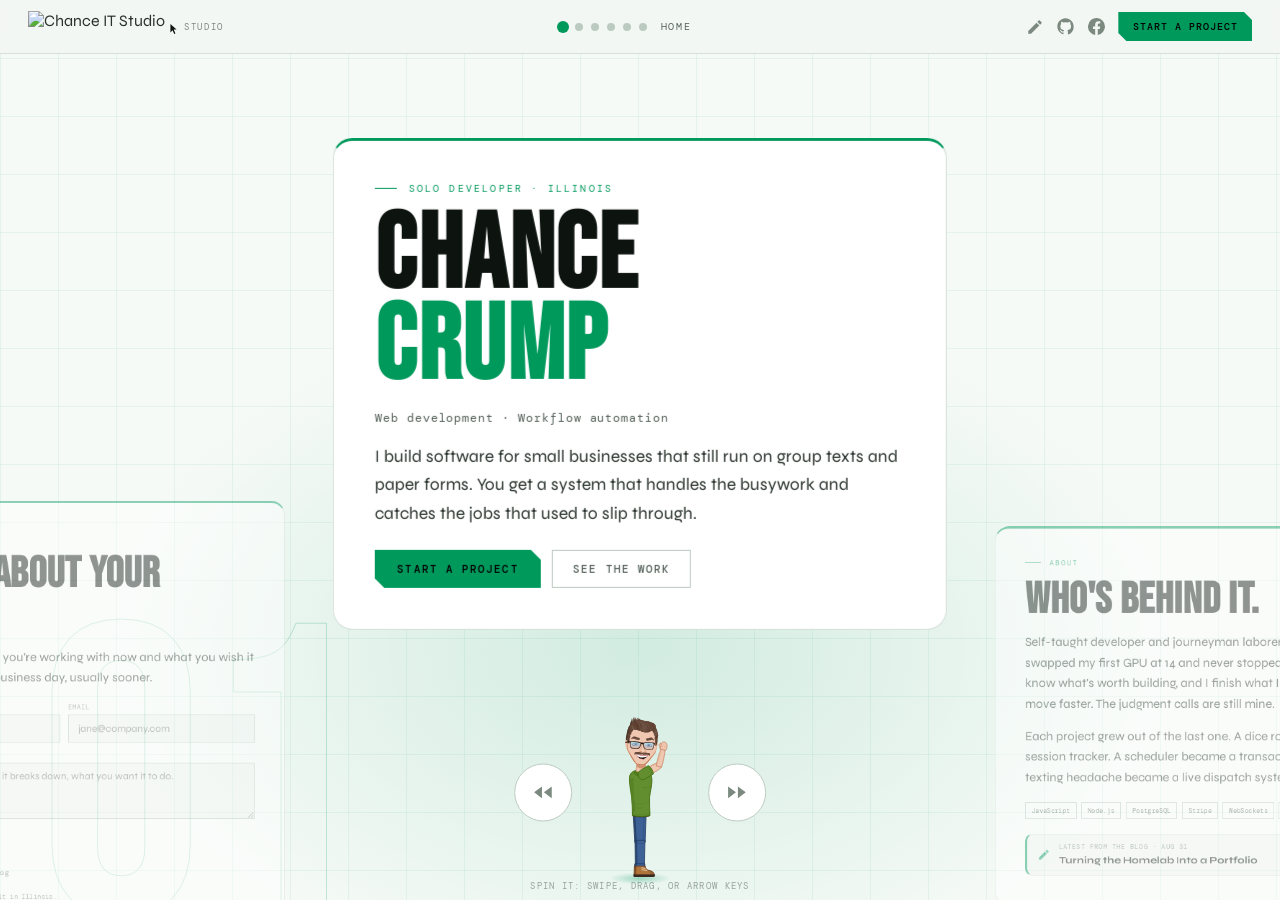
==== index.html @ 7d6e76c7 "Point SEO at chancecrump.dev and retitle as a personal portfolio Title, description, OG/Twitter, can" ====
<!DOCTYPE html>
<html lang="en">
<head>
<meta charset="UTF-8">
<meta name="viewport" content="width=device-width, initial-scale=1.0, viewport-fit=cover">
<title>Chance Crump | Solutions Engineer and Developer</title>
<meta name="description" content="I scope the problem, demo the fix, and ship it. Web apps in production for three small businesses near St. Louis.">
<meta name="author" content="Chance Crump">
<meta name="robots" content="index, follow">
<link rel="canonical" href="https://chancecrump.dev/">

<!-- Open Graph -->
<meta property="og:type" content="website">
<meta property="og:url" content="https://chancecrump.dev/">
<meta property="og:title" content="Chance Crump | Solutions Engineer and Developer">
<meta property="og:description" content="I scope the problem, demo the fix, and ship it. Web apps in production for three small businesses near St. Louis.">
<meta property="og:image" content="https://chancecrump.dev/img/og-portfolio.png">
<meta property="og:image:type" content="image/png">
<meta property="og:image:width" content="1200">
<meta property="og:image:height" content="630">
<meta property="og:image:alt" content="Chance Crump, Solutions Engineer and Developer">
<meta property="og:site_name" content="Chance Crump">
<meta property="og:locale" content="en_US">

<!-- Twitter -->
<meta name="twitter:card" content="summary_large_image">
<meta name="twitter:title" content="Chance Crump | Solutions Engineer and Developer">
<meta name="twitter:description" content="I scope the problem, demo the fix, and ship it. Web apps in production for three small businesses near St. Louis.">
<meta name="twitter:image" content="https://chancecrump.dev/img/og-portfolio.png">
<meta name="twitter:image:alt" content="Chance Crump, Solutions Engineer and Developer">

<!-- Schema.org -->
<script type="application/ld+json">
{
  "@context": "https://schema.org",
  "@type": "Person",
  "name": "Chance Crump",
  "url": "https://chancecrump.dev/",
  "jobTitle": "Solutions Engineer and Developer",
  "worksFor": { "@type": "Organization", "name": "Chance IT Studio LLC", "url": "https://chanceitstudio.com/" },
  "address": { "@type": "PostalAddress", "addressRegion": "IL", "addressCountry": "US" },
  "sameAs": [
    "https://github.com/CjCrump",
    "https://www.linkedin.com/in/chance-crump"
  ]
}
</script>

<link rel="icon" type="image/png" sizes="32x32" href="img/favicon-32.png">
<link rel="icon" type="image/png" sizes="512x512" href="img/favicon.png">
<link rel="apple-touch-icon" sizes="180x180" href="img/apple-touch-icon.png">
<link rel="manifest" href="site.webmanifest">
<meta name="theme-color" content="#060a08">
<link rel="preconnect" href="https://fonts.googleapis.com">
<link rel="preconnect" href="https://fonts.gstatic.com" crossorigin>
<link href="https://fonts.googleapis.com/css2?family=DM+Mono:wght@300;400;500&family=Bebas+Neue&family=Syne:wght@400;500;700;800&display=swap" rel="stylesheet">
<link rel="stylesheet" href="styles.css">
</head>
<body>

<svg width="0" height="0" style="position:absolute" aria-hidden="true">
  <symbol id="i-pen" viewBox="0 0 24 24"><path d="M3 17.25V21h3.75L17.8 9.94l-3.75-3.75L3 17.25zm17.7-10.2a1 1 0 0 0 0-1.41l-2.34-2.34a1 1 0 0 0-1.41 0l-1.83 1.83 3.75 3.75 1.83-1.83z"/></symbol>
</svg>

<!-- BACKGROUND: one slide per section, slides with the wheel.
     To add a photo, give the slide data-bg="img/bg/<name>.webp" (landscape, ~1920px wide). -->
<div class="bg" id="bg" aria-hidden="true">
  <div class="bg-slide" style="--tone:var(--tone0)"><div class="bg-img"></div><span class="bg-num">01</span></div>
  <div class="bg-slide" style="--tone:var(--tone1)"><div class="bg-img"></div><span class="bg-num">02</span></div>
  <div class="bg-slide" style="--tone:var(--tone2)"><div class="bg-img"></div><span class="bg-num">03</span></div>
  <div class="bg-slide" style="--tone:var(--tone3)"><div class="bg-img"></div><span class="bg-num">04</span></div>
  <div class="bg-slide" style="--tone:var(--tone4)"><div class="bg-img"></div><span class="bg-num">05</span></div>
  <div class="bg-slide" style="--tone:var(--tone5)"><div class="bg-img"></div><span class="bg-num">06</span></div>
  <div class="grain"></div>
</div>

<!-- ============================ HEADER ============================ -->
<header>
  <a href="#hero" class="logo" data-go="0" aria-label="Chance IT Studio home">
    <picture>
      <source srcset="img/CIT-white-bg.png" media="(prefers-color-scheme: light)">
      <img src="img/CIT-black-bg.png" alt="Chance IT Studio">
    </picture>
    <svg class="cursor" width="7" height="10" viewBox="0 0 16 26" fill="none" xmlns="http://www.w3.org/2000/svg">
      <polygon points="0,0 0,22 5.5,16 10,26 13,24.5 8.5,14.5 16,14.5" fill="var(--white)"/>
    </svg>
    <small>Studio</small>
  </a>

  <nav class="nav" aria-label="Section navigation">
    <div class="nav-dots" id="navDots"></div>
    <span class="nav-label" id="navLabel">Home</span>
  </nav>

  <div class="h-right">
    <a class="soc" href="/blog/" aria-label="Blog" title="Blog"><svg><use href="#i-pen"/></svg></a>
    <a class="soc" href="https://github.com/CjCrump" target="_blank" rel="noopener" aria-label="GitHub">
      <svg viewBox="0 0 24 24"><path d="M12 .5C5.7.5.5 5.7.5 12c0 5.1 3.3 9.4 7.9 10.9.6.1.8-.2.8-.5v-2c-3.2.7-3.9-1.4-3.9-1.4-.5-1.3-1.3-1.7-1.3-1.7-1-.7.1-.7.1-.7 1.2.1 1.8 1.2 1.8 1.2 1 1.8 2.7 1.3 3.4 1 .1-.7.4-1.3.7-1.6-2.6-.3-5.3-1.3-5.3-5.8 0-1.3.5-2.3 1.2-3.1-.1-.3-.5-1.5.1-3.1 0 0 1-.3 3.3 1.2a11.5 11.5 0 0 1 6 0c2.3-1.5 3.3-1.2 3.3-1.2.6 1.6.2 2.8.1 3.1.8.8 1.2 1.8 1.2 3.1 0 4.5-2.7 5.5-5.3 5.8.4.4.8 1.1.8 2.2v3.3c0 .3.2.6.8.5A11.5 11.5 0 0 0 23.5 12C23.5 5.7 18.3.5 12 .5z"/></svg>
    </a>
    <a class="soc" href="https://www.facebook.com/ChanceITstudio/" target="_blank" rel="noopener" aria-label="Facebook">
      <svg viewBox="0 0 24 24"><path d="M24 12a12 12 0 1 0-13.9 11.9v-8.4H7v-3.5h3.1V9.4c0-3 1.8-4.7 4.5-4.7 1.3 0 2.7.2 2.7.2v3h-1.5c-1.5 0-2 .9-2 1.9v2.2h3.4l-.5 3.5h-2.9v8.4A12 12 0 0 0 24 12z"/></svg>
    </a>
    <a class="h-cta" href="#contact" data-go="5">Start a project</a>
  </div>
</header>

<!-- ============================ STAGE / WHEEL ============================ -->
<main class="stage" id="stage" tabindex="0" role="application"
      aria-label="Chance IT Studio. Spin the wheel to move between sections. Swipe, drag, use the arrow keys or the dots up top, or hold the rewind and fast-forward buttons.">

  <div class="tiles" id="tiles">

    <!-- 0 · HERO -->
    <section class="tile" id="hero" aria-label="Home">
      <span class="eyebrow">Solo developer · Illinois</span>
      <h1 class="hero-name">CHANCE<br><span class="g">CRUMP</span></h1>
      <p class="role">Web development · Workflow automation</p>
      <p class="lead">I build software for small businesses that still run on group texts and paper forms. You get a system that handles the busywork and catches the jobs that used to slip through.</p>
      <div class="cta-row">
        <a class="btn btn-fill" href="#contact" data-go="5">Start a project</a>
        <a class="btn btn-line" href="#work" data-go="2">See the work</a>
      </div>
    </section>

    <!-- 1 · ABOUT -->
    <section class="tile" id="about" aria-label="About">
      <span class="eyebrow">About</span>
      <h2 class="sh">Who's behind it.</h2>
      <p class="lead">Self-taught developer and journeyman laborer out of Illinois. I swapped my first GPU at 14 and never stopped taking things apart. I know what's worth building, and I finish what I start. AI tools help me move faster. The judgment calls are still mine.</p>
      <p class="lead">Each project grew out of the last one. A dice roller turned into a session tracker. A scheduler became a transaction platform, and a texting headache became a live dispatch system.</p>
      <div class="chips">
        <span>JavaScript</span><span>Node.js</span><span>PostgreSQL</span><span>Stripe</span><span>WebSockets</span><span>PWA</span><span>Cloudflare</span>
      </div>
      <a class="latest" id="latest" href="/blog/posts/turning-the-homelab-into-a-portfolio.html">
        <svg class="latest-ic" aria-hidden="true"><use href="#i-pen"/></svg>
        <span class="latest-body">
          <span class="latest-k">Latest from the blog · <span id="latestDate">Aug 31</span></span>
          <span class="latest-t" id="latestTitle">Turning the Homelab Into a Portfolio</span>
        </span>
        <span class="latest-arrow" aria-hidden="true">→</span>
      </a>
    </section>

    <!-- 2 · WORK -->
    <section class="tile" id="work" aria-label="Work">
      <span class="eyebrow">Selected work</span>
      <h2 class="sh">Built &amp; shipped.</h2>
      <div class="proj-grid">
        <a class="proj" href="https://tcmvp.com" target="_blank" rel="noopener">
          <div class="proj-top"><span class="proj-name">TCMVP</span><span class="proj-arrow">↗</span></div>
          <p class="proj-desc">SaaS for real estate transaction coordinators. It tracks deadlines and reads contracts so nobody has to.</p>
          <div class="proj-stack"><span>Node.js</span><span>PostgreSQL</span><span>Stripe</span></div>
        </a>
        <a class="proj" href="https://smokesignaldispatch.com/landing" target="_blank" rel="noopener">
          <div class="proj-top"><span class="proj-name">SmokeSignal</span><span class="proj-arrow">↗</span></div>
          <p class="proj-desc">Real-time crew dispatch that replaces the group text. Running now with its first client.</p>
          <div class="proj-stack"><span>WebSockets</span><span>Twilio</span></div>
        </a>
        <a class="proj" href="https://gloveson.chanceitstudio.com" target="_blank" rel="noopener">
          <div class="proj-top"><span class="proj-name">GlovesOn</span><span class="proj-arrow">↗</span></div>
          <p class="proj-desc">Offline jobsite app with a materials calculator and an overtime-aware time log. Big buttons for gloved hands. No account needed.</p>
          <div class="proj-stack"><span>PWA</span><span>Vanilla JS</span></div>
        </a>
        <a class="proj" href="https://ttdice.chanceitstudio.com" target="_blank" rel="noopener">
          <div class="proj-top"><span class="proj-name">TTDice</span><span class="proj-arrow">↗</span></div>
          <p class="proj-desc">A fast, provably fair dice roller for tabletop games. It saves your presets and keeps stats across a session.</p>
          <div class="proj-stack"><span>Vanilla JS</span><span>Supabase</span></div>
        </a>
      </div>
    </section>

    <!-- 3 · SERVICES -->
    <section class="tile" id="services" aria-label="Services">
      <span class="eyebrow">Services</span>
      <h2 class="sh">What I build.</h2>
      <div class="svc-grid">
        <div class="svc"><span class="n">01</span><div><div class="nm">Custom web apps</div><div class="ds">Auth, billing, dashboards, real business logic.</div></div></div>
        <div class="svc"><span class="n">02</span><div><div class="nm">Sites &amp; landing pages</div><div class="ds">Fast, hand-coded, yours to own.</div></div></div>
        <div class="svc"><span class="n">03</span><div><div class="nm">Maintenance &amp; hosting</div><div class="ds">I keep it online and up to date.</div></div></div>
        <div class="svc"><span class="n">04</span><div><div class="nm">Workflow automation</div><div class="ds">Find the step that slows your team down and automate it.</div></div></div>
        <div class="svc"><span class="n">05</span><div><div class="nm">Custom system builds</div><div class="ds">Desktops and servers on Windows, Linux or Raspberry Pi.</div></div></div>
        <div class="svc"><span class="n">06</span><div><div class="nm">Performance &amp; audits</div><div class="ds">A plain-English report on what's slow and why. No upsell.</div></div></div>
      </div>
    </section>

    <!-- 4 · PROCESS -->
    <section class="tile" id="process" aria-label="Process">
      <span class="eyebrow">How it works</span>
      <h2 class="sh">The process.</h2>
      <div class="steps">
        <div class="step"><span class="n">01</span><div><div class="nm">Discovery call (free)</div><div class="ds">Walk me through how things run now. I'll find the real problem and let you know if it's worth building.</div></div></div>
        <div class="step"><span class="n">02</span><div><div class="nm">Scoped proposal (flat rate)</div><div class="ds">A written scope and a fixed price. We both sign off before I start.</div></div></div>
        <div class="step"><span class="n">03</span><div><div class="nm">Build &amp; review</div><div class="ds">You get working software to click through at every stage, not mockups.</div></div></div>
        <div class="step"><span class="n">04</span><div><div class="nm">Deploy &amp; stick around</div><div class="ds">I deploy it, walk you through it, and stay reachable.</div></div></div>
      </div>
    </section>

    <!-- 5 · CONTACT -->
    <section class="tile" id="contact" aria-label="Contact">
      <span class="eyebrow">Get in touch</span>
      <h2 class="sh">Tell me about your project.</h2>
      <p class="lead">Walk me through what you're working with now and what you wish it did. I reply within one business day, usually sooner.</p>
      <form class="cform" id="cform" novalidate>
        <input type="hidden" name="access_key" value="75aa6456-ed71-45be-a4ba-6037b67505bd">
        <input type="hidden" name="subject" value="New lead: Chance IT Studio">
        <input type="hidden" name="from_name" value="Chance IT Studio Contact Form">
        <input type="hidden" name="redirect" value="false">
        <input type="checkbox" name="botcheck" class="honeypot" tabindex="-1" autocomplete="off">
        <div class="frow">
          <div class="field"><label for="f-name">Name</label>
            <input type="text" id="f-name" name="name" placeholder="Jane Smith" autocomplete="name" maxlength="100" required></div>
          <div class="field"><label for="f-email">Email</label>
            <input type="email" id="f-email" name="email" placeholder="jane@company.com" autocomplete="email" maxlength="200" required></div>
        </div>
        <div class="field"><label for="f-msg">Your project</label>
          <textarea id="f-msg" name="message" placeholder="How it works today, where it breaks down, what you want it to do." maxlength="3000" required></textarea></div>
        <div class="form-foot">
          <button type="submit" class="btn btn-fill" id="fsubmit">Send it →</button>
          <span id="fstatus"></span>
        </div>
      </form>
      <div class="contact-links">
        <a class="clink" href="https://github.com/CjCrump" target="_blank" rel="noopener">GitHub</a>
        <a class="clink" href="https://www.facebook.com/ChanceITstudio/" target="_blank" rel="noopener">Facebook</a>
        <a class="clink" href="/blog/">Blog</a>
      </div>
      <div class="copy">© 2026 Chance IT Studio LLC. Built in Illinois.</div>
    </section>

  </div>

  <!-- avatar + rewind / fast-forward (centered at the bottom of the wheel) -->
  <div class="deck" id="deck">
    <button class="ctrl" id="rw" aria-label="Previous section (hold to spin)">
      <svg viewBox="0 0 24 24"><path d="M11 6v12l-8-6zM21 6v12l-8-6z"/></svg>
    </button>

    <!-- AVATAR: head from img/AvatarMaker.svg (created on AvatarMaker.com) on a side-on jointed body.
         script.js turns the face three-quarters toward the camera and drives running, waving, blinking and facing. -->
    <div class="runner" id="runner" aria-hidden="true">
      <svg viewBox="60 20 280 860">
        <defs id="SvgjsDefs12579"><linearGradient id="SvgjsLinearGradient12892" x1="80.0429" y1="88.1094" x2="80.0429" y2="107.7139" gradientUnits="userSpaceOnUse" class="svga-on-canvas-glasses-gradient-single-0-null"><stop id="SvgjsStop12893" stop-opacity="1" stop-color="#bfeaf2" offset="0" ></stop><stop id="SvgjsStop12894" stop-opacity="0.649" stop-color="#a1cae3" offset="0.351" ></stop><stop id="SvgjsStop12895" stop-opacity="0" stop-color="#6086c4" offset="1" ></stop></linearGradient><linearGradient id="SvgjsLinearGradient12897" x1="-19.9571" y1="88.1094" x2="-19.9571" y2="107.7139" gradientTransform="matrix(-1 0 0 1 100 0)" gradientUnits="userSpaceOnUse" class="svga-on-canvas-glasses-gradient-single-1-null"><stop id="SvgjsStop12898" stop-opacity="1" stop-color="#bfeaf2" offset="0" ></stop><stop id="SvgjsStop12899" stop-opacity="0.649" stop-color="#a1cae3" offset="0.351" ></stop><stop id="SvgjsStop12900" stop-opacity="0" stop-color="#6086c4" offset="1" ></stop></linearGradient></defs>
        <g id="av-body">
        <g transform="translate(-50 4)"><g id="av-armB">
        <path d="M214 400 C209 428 210 450 214 465 C222 472 236 472 243 465 C249 446 249 424 245 400Z" fill="#e2b49c" stroke="#b8714c" stroke-width="3"/>
        <path d="M242 420 C245 436 244 450 240 460" fill="none" stroke="#cf9a80" stroke-width="2.5" stroke-linecap="round"/>
        <g id="av-foreB">
        <path d="M215 456 C212 488 215 520 219 548 L239 548 C243 520 245 488 242 456Z" fill="#e2b49c" stroke="#b8714c" stroke-width="3"/>
        <path d="M238 470 C240 492 238 514 235 530" fill="none" stroke="#cf9a80" stroke-width="2.2" stroke-linecap="round"/>
        <path d="M215 543 C209 563 215 581 229 583 C245 583 249 569 245 543Z" fill="#e2b49c" stroke="#b8714c" stroke-width="3"/>
        <path d="M243 551 C255 553 257 567 248 573 C244 569 243 561 243 555Z" fill="#e2b49c" stroke="#b8714c" stroke-width="3" stroke-linejoin="round"/>
        <path d="M219 560 C225 562 233 562 238 560" fill="none" stroke="#cf9a80" stroke-width="2" stroke-linecap="round"/>
        </g>
        <path d="M206 372 C204 352 215 343 230 343 C246 345 256 355 255 372 L255 414 C241 422 218 422 206 414Z" fill="#557f24" stroke="#3a620c" stroke-width="4" stroke-linejoin="round"/>
        <path d="M207 406 C220 413 242 413 255 406" fill="none" stroke="#3a620c" stroke-width="2.5" opacity=".6"/>
        </g></g>
        <g transform="translate(-22 0)"><g id="av-legB">
        <path d="M187 545 L245 545 L240 698 C229 706 206 706 196 698Z" fill="#30507e" stroke="#1f3558" stroke-width="4"/>
        <path d="M234 560 L229 690" fill="none" stroke="#284470" stroke-width="2.5" stroke-linecap="round"/>
        <g id="av-shinB">
        <path d="M197 688 L239 688 L236 818 L199 818Z" fill="#30507e" stroke="#1f3558" stroke-width="4"/>
        <path d="M202 700 C212 705 226 705 234 700" fill="none" stroke="#284470" stroke-width="2.5" stroke-linecap="round"/>
        <path d="M196 806 L238 806 L239 826 L195 826Z" fill="#30507e" stroke="#1f3558" stroke-width="4"/>
        <g id="av-footB">
        <path d="M194 818 L240 818 C242 832 250 838 262 840 C280 843 286 852 286 862 L192 862Z" fill="#8a5424" stroke="#5e3713" stroke-width="3.5"/>
        <path d="M256 840 C278 842 286 852 286 862 L264 862 C264 852 262 846 256 840Z" fill="#000" opacity=".12"/>
        <path d="M222 826 L240 831 M224 836 L248 840" stroke="#f1e3c2" stroke-width="3.5" stroke-linecap="round"/>
        <path d="M189 860 L289 860 C291 868 287 872 282 872 L192 872 C188 870 188 864 189 860Z" fill="#3b2a22"/>
        </g>
        </g>
        </g></g>
        <g transform="translate(-14 0)"><g id="av-legF">
        <path d="M187 545 L245 545 L240 698 C229 706 206 706 196 698Z" fill="#3d6197" stroke="#233c63" stroke-width="4"/>
        <path d="M234 560 L229 690" fill="none" stroke="#2c4a78" stroke-width="2.5" stroke-linecap="round"/>
        <g id="av-shinF">
        <path d="M197 688 L239 688 L236 818 L199 818Z" fill="#3d6197" stroke="#233c63" stroke-width="4"/>
        <path d="M202 700 C212 705 226 705 234 700" fill="none" stroke="#2c4a78" stroke-width="2.5" stroke-linecap="round"/>
        <path d="M196 806 L238 806 L239 826 L195 826Z" fill="#3d6197" stroke="#233c63" stroke-width="4"/>
        <g id="av-footF">
        <path d="M194 818 L240 818 C242 832 250 838 262 840 C280 843 286 852 286 862 L192 862Z" fill="#b0733a" stroke="#6f431c" stroke-width="3.5"/>
        <path d="M256 840 C278 842 286 852 286 862 L264 862 C264 852 262 846 256 840Z" fill="#000" opacity=".12"/>
        <path d="M222 826 L240 831 M224 836 L248 840" stroke="#f1e3c2" stroke-width="3.5" stroke-linecap="round"/>
        <path d="M189 860 L289 860 C291 868 287 872 282 872 L192 872 C188 870 188 864 189 860Z" fill="#3b2a22"/>
        </g>
        </g>
        </g></g>
        <path d="M165 546 C190 552 224 552 247 546 L247 566 C224 572 190 572 165 566Z" fill="#5b3a22" stroke="#3b2a22" stroke-width="3"/>
        <g id="av-torso">
        <path d="M178 336 C160 340 148 352 147 372 C146 400 152 430 158 470 C161 500 162 530 162 562 C190 568 224 568 250 562 C249 530 247 500 248 470 C252 440 260 410 260 384 C260 360 250 342 232 336Z" fill="#638e2f" stroke="#446f0f" stroke-width="4.5" stroke-linejoin="round"/>
        <path d="M150 380 C150 420 158 470 162 540 L176 542 C172 480 166 420 168 372Z" fill="#557f24" opacity=".8"/>
        <path d="M212 420 C228 426 244 424 256 414" fill="none" stroke="#557f24" stroke-width="3" stroke-linecap="round"/>
        <path d="M170 500 C188 506 206 506 222 500 M176 522 C192 526 206 526 216 522" fill="none" stroke="#557f24" stroke-width="2.5" stroke-linecap="round" opacity=".8"/>
        <path d="M162 552 C190 558 224 558 250 552" fill="none" stroke="#446f0f" stroke-width="2.5" opacity=".5"/>
        </g>
        <g id="av-head"><g transform="translate(200 300) scale(.88) translate(-200 -300)">
        <path d="M180 282 L228 282 L231 344 C214 352 194 352 178 344Z" fill="#f0c7b1" stroke="#c27b55" stroke-width="3"/>
        <path d="M180 292 C194 312 214 312 228 292 L229 318 C212 330 196 330 179 318Z" fill="#d19271"/>
        <g transform="scale(2)"><g id="svga-group-hair-back-move" transform="matrix(1,0,0,1,0,0)"><g id="svga-group-hair-back"></g></g><g id="svga-group-head" transform="matrix(1,0,0,1,0,0)"><use id="av-hairback" href="#svga-group-hair-front" style="filter:brightness(.78)"/><g id="svga-group-ears-left-move" transform="matrix(1,0,0,1,0,0)"><g id="svga-group-ears-left"><path d="M58.8 91.7s-2.6-4.9-5.3-5.7-4.4.7-3.9 6.6 5.2 23.2 10.6 22.2c5.4-1.1.9-19.6-1.4-23.1z" fill="#f0c7b1" stroke-width="none" opacity="1"></path><path d="M59.8 93.6c.3.7.6 1.5.8 2.2.5 1.5 1 3.1 1.4 4.8.4 1.6.7 3.4.9 5.2.1.9.2 1.8.2 2.7 0 .9 0 1.8-.1 2.8-.1.9-.3 1.8-.7 2.5-.3.7-.8 1.2-1.2 1.5-.9.5-1.9.4-2.8-.1-.9-.5-1.8-1.5-2.6-2.7s-1.4-2.5-2-4c-.6-1.4-1.1-3-1.6-4.5s-1-3.1-1.4-4.7-.8-3.3-1.1-5-.5-3.6-.3-5.4c.1-.9.3-1.8.7-2.4s.8-1 1.3-1.2.9-.2 1.4-.1.9.3 1.4.6c.9.6 1.7 1.5 2.5 2.5s1.5 2.2 2.2 3.4c.4.5.7 1.2 1 1.9zm-3.2-5c-.8-.9-1.6-1.6-2.5-1.9-.8-.3-1.7-.4-2.5-.1-.4.2-.7.4-1 .9s-.5 1.1-.6 1.8c-.2 1.4-.2 3.2.1 4.8.2 1.7.5 3.3.9 5 .8 3.2 1.8 6.3 3.1 8.9.6 1.3 1.3 2.5 2 3.5s1.5 1.8 2.3 2.2c.4.2.8.3 1.2.3s.8-.1 1.2-.4c.3-.2.7-.6.9-1.1s.4-1.2.5-1.9c.2-1.4.1-3.1 0-4.8-.1-1.7-.4-3.3-.7-5s-.7-3.3-1.1-4.9c-.4-1.6-1-3.1-1.7-4.3-.6-1-1.3-2.1-2.1-3z" fill="#e1ac8f" stroke-width="none" opacity="1"></path><path d="M52.4 89.6c2.3 1.5 4.4 5.7 5.4 9.9v.1c0 .3-.2.4-.2.1-.4-1.2-.9-1.2-1.5 0-.1.8-.1 1.5.1 2.3.2.7.4 1.4.7 2 .5 1.2 1.2 2.1 1.8 3.1.2.3 0 .7-.2.6-1.4-1.1-3.4-4.7-3-7.8.2-1.5 1-2.3 1.6-1.7-.8-2.1-1.7-4-2.8-5.5-.6-.8-2-2.7-2.7-2.4-1.3.6-.6 4.8-.5 6.6 0 .3-.2.4-.3.1-.7-3.3-.8-9 1.6-7.4z" fill="#d19271" stroke-width="none" opacity="1"></path><path d="M58 108.6c-2.4-.9-4.2-4.8-5.2-9-.6-2.6-1.8-8.6.5-8.5.2 0 .3.5.1.6-2.2 1.1.2 9.2.9 11.1 1 2.6 2.2 4.4 3.8 5.4.1.1 0 .5-.1.4z" fill="#d19271" stroke-width="none" opacity="1"></path></g></g><g id="svga-group-ears-right-move" transform="matrix(1,0,0,1,0,0)"><g id="svga-group-ears-right"><path d="M141.2 91.7s2.6-4.9 5.3-5.7 4.4.7 3.9 6.6-5.2 23.2-10.6 22.2c-5.4-1.1-.9-19.6 1.4-23.1z" fill="#f0c7b1" stroke-width="none" opacity="1"></path><path d="M141.1 91.7c.7-1.2 1.4-2.4 2.2-3.4s1.6-1.9 2.5-2.5c.5-.3.9-.5 1.4-.6s.9-.1 1.4.1.9.5 1.3 1.2c.4.6.6 1.5.7 2.4.2 1.8 0 3.7-.3 5.4-.3 1.7-.7 3.4-1.1 5-.4 1.6-.9 3.2-1.4 4.7s-1 3.1-1.6 4.5-1.3 2.8-2 4c-.8 1.2-1.6 2.2-2.6 2.7-.9.5-1.9.7-2.8.1-.5-.3-.9-.8-1.2-1.5s-.5-1.6-.7-2.5c-.1-.9-.1-1.8-.1-2.8 0-.9.1-1.8.2-2.7.2-1.8.5-3.5.9-5.2s.9-3.2 1.4-4.8c.3-.8.5-1.5.8-2.2.4-.7.7-1.4 1-1.9zm.1.1c-.7 1.2-1.2 2.7-1.7 4.3-.4 1.6-.8 3.2-1.1 4.9-.3 1.7-.5 3.3-.7 5-.1 1.6-.2 3.3 0 4.8.1.7.3 1.4.5 1.9s.6.9.9 1.1c.3.3.8.3 1.2.4.4 0 .8-.1 1.2-.3.8-.4 1.6-1.2 2.3-2.2s1.4-2.2 2-3.5c1.3-2.6 2.3-5.7 3.1-8.9.4-1.6.7-3.3.9-5 .2-1.6.3-3.4.1-4.8-.1-.7-.3-1.3-.6-1.8-.3-.4-.6-.7-1-.9-.8-.3-1.7-.2-2.5.1-.8.4-1.7 1-2.5 1.9-.7.7-1.4 1.8-2.1 3z" fill="#e1ac8f" stroke-width="none" opacity="1"></path><path d="M147.6 89.6c-2.3 1.5-4.4 5.7-5.4 9.9v.1c0 .3.2.4.2.1.4-1.2.9-1.2 1.5 0 .1.8.1 1.5-.1 2.3-.2.7-.4 1.4-.7 2-.5 1.2-1.2 2.1-1.8 3.1-.2.3 0 .7.2.6 1.4-1.1 3.4-4.7 3-7.8-.2-1.5-1-2.3-1.6-1.7.8-2.1 1.7-4 2.8-5.5.6-.8 2-2.7 2.7-2.4 1.3.6.6 4.8.5 6.6 0 .3.2.4.3.1.7-3.3.8-9-1.6-7.4z" fill="#d19271" stroke-width="none" opacity="1"></path><path d="M142 108.6c2.4-.9 4.2-4.8 5.2-9 .6-2.5 1.8-8.5-.5-8.5-.2 0-.3.5-.1.6 2.2 1.1-.2 9.2-.9 11.1-1 2.6-2.2 4.4-3.8 5.4-.1.1 0 .5.1.4z" fill="#d19271" stroke-width="none" opacity="1"></path></g></g><g id="svga-group-faceshape-wrap"><g id="svga-group-faceshape-single"><path d="M143.2 82v-.3c-1.3-29.9-20.7-46.4-43.2-46.4S58.1 51.8 56.9 81.7v.3c.1 9.4-.6 25.5 2 31.6 1.3 3.1 13.8 23.8 23.4 34.2 5.5 6.1 8.4 6.5 17.7 6.5 9.3 0 12.2-.4 17.7-6.5 9.6-10.4 22.1-31.1 23.4-34.2 2.6-6.1 1.9-22.2 2.1-31.6z" fill="#f0c7b1" stroke-width="none" opacity="1"></path><path d="M117.7 147.8c9.6-10.4 22.1-31.1 23.4-34.2 2.6-6.1 1.9-22.2 2.1-31.6v-.3c-1.3-29.9-20.7-46.4-43.2-46.4S58.1 51.8 56.9 81.7v.3c.1 9.4-.6 25.5 2 31.6 1.3 3.1 13.8 23.8 23.4 34.2 5.5 6.1 8.4 6.5 17.7 6.5s12.2-.4 17.7-6.5zm-30.3 1.4c-1.2-.9-2.3-2-3.4-3.2-2.3-2.4-4.4-6-6.5-8.6-4.2-5.3-8.1-10.8-11.9-16.3-.9-1.4-1.9-2.8-2.8-4.2-.5-.7-.9-1.4-1.3-2.1l-.6-1c-.2-.3-.4-.6-.5-1-.6-1.3-.9-2.9-1.2-4.5s-.5-3.3-.7-4.9c-.6-6.7-.7-13.5-.8-20.3 0-6.7 1.1-13.4 3.6-19.7.1-.4.3-.8.4-1.2l.6-1.1 1.1-2.2c.3-.8.8-1.4 1.3-2.2l1.3-2.1 1.5-2c.5-.6 1-1.3 1.6-1.9 1.2-1.2 2.2-2.4 3.5-3.4.6-.5 1.3-1.1 1.9-1.6l2-1.4 1-.7c.3-.2.7-.4 1.1-.6l2.1-1.2c.7-.4 1.5-.6 2.2-1 .8-.3 1.5-.7 2.3-.9 1.6-.5 3.1-1 4.7-1.3 6.3-1.4 12.9-1.5 19.2-.1l2.4.5 2.3.7c1.6.4 3 1.1 4.5 1.7.8.3 1.4.8 2.1 1.1.7.4 1.5.7 2.1 1.2 1.3.9 2.8 1.7 4 2.8 5.1 4.1 9.3 9.5 12 15.6 2.7 6.1 4.1 12.9 4.4 19.6-.1 3.4-.1 6.8-.2 10.2-.1 3.4-.2 6.8-.6 10.2-.3 3.3-.8 6.8-1.8 9.8l-.5 1.1c-.2.3-.4.7-.6 1-.4.7-.9 1.4-1.3 2.1-.9 1.4-1.9 2.8-2.9 4.2-2 2.8-4 5.5-6 8.2-1 1.3-2 2.7-3.1 4-1 1.3-2.1 2.7-3.1 4-2.1 2.6-4.2 6.2-6.5 8.6-2.2 2.5-4.4 4.7-6.9 5.5-2.5.9-5.8.9-9.2.9-3.3 0-6.8.1-9.4-.6-1.1-.2-2.2-.8-3.4-1.7z" fill="#c27b55" stroke-width="none" opacity="1"></path></g></g><g id="svga-group-mouth-single-move" transform="matrix(1,0,0,1,0,0)"><g id="svga-group-mouth-single"><path d="M84.13 121.38s.02 2.5 1.11 4.36c0 0 4.32 4.53 9.9 8.4.19.14 8.24 1.16 10.36.41 0 0 8.36-5.19 10.19-9.12 0 0 .66-1.94.41-3.27 0 0-6.34 1.76-9.33 2.2-2.99.45-10.62 0-14.41-.57-3.8-.57-7.27-1.92-8.23-2.41z" fill="#000000" stroke-width="none" opacity="1" transform="translate(0 2)"></path><path d="M106.75 124.35c-2.99.45-10.62 0-14.41-.57-3.79-.57-7.26-1.92-8.22-2.41 0 0 .02 2.5 1.11 4.36l.19.19c1.51 1.07 3.66 2.31 6.2 2.99 5.05 1.36 15.17 1.9 22.14-1.92.58-.32 1.09-.63 1.57-.95.14-.21.25-.43.34-.64 0 0 .66-1.94.41-3.27.01.02-6.34 1.79-9.33 2.22z" fill="#ffffff" stroke-width="none" opacity="1" transform="translate(0 2)"></path><path d="M116.59 121.88c.16-.2 0-.49-.28-.48-1.71.52-2.76.73-4.08 1.09-1.18.32-9.11 1.01-11.89.99-9.17-.2-13.39-1.67-16.1-2.4-.22-.06-.44.18-.34.34-.21 1.26 1.06 4.43 1.06 4.45 2.41 3.32 6.15 6.2 9.6 8.45 2.45 1.59 9.23 1.33 10.89.76 2.36-.89 4.78-3.17 6.36-4.68 1.46-1.4 3.54-4 4.23-5.1.29-.44.46-.97.57-1.48.13-.52.3-1.38-.02-1.94zm-5.54 8.28c-2.42 2.24-5.67 3.61-5.82 3.62-1.9.17-3.8.26-5.72.19-1.36-.05-4.19-.4-4.31-.48-1.83-.93-3.63-2.15-5.26-3.53-1.59-1.34-3.52-2.92-4.56-4.42-.65-1.11-1.02-2.25-.86-3.72 4.7 2.47 10.68 3.54 15.92 3.58 2.85.02 5.63-.36 8.4-.92 2.13-.43 5.04-.89 7-2.08-.03.32-.02.66-.07.97-.09.56.23 2.27-4.72 6.79z" fill="#da7c87" stroke-width="none" opacity="1" transform="translate(0 2)"></path></g></g><g id="svga-group-eyes-left-move" transform="matrix(1,0,0,1,0,0)"><g id="svga-group-eyes-left"><g id="svga-group-eyesback-left"><path d="M89.9 97.6c0-.1-.5-2.9-2.5-4.8s-5.1-3.6-8.7-2.7c-3.5.9-5.3 2.1-7 4.3-1.6 2.2-1.7 3.4-1.7 3.4s3.4 1.1 7.6 1.1c4.1.1 9.6-.7 10.5-.9.9 0 1.8-.4 1.8-.4z" fill="#ffffff" stroke-width="none" opacity="1"></path></g><g id="svga-group-eyesiriswrapper-left" transform="matrix(1,0,0,1,0,0)"><g id="svga-group-eyesiriscontrol-left" transform="matrix(1,0,0,1,0,0)"><g id="svga-group-eyesiris-left"><path d="M80.1 88.3c2.9 0 5.2 2.3 5.2 5.2s-2.3 5.2-5.2 5.2-5.2-2.3-5.2-5.2 2.3-5.2 5.2-5.2z" fill="#4e60a3" stroke-width="none" opacity="1"></path><path d="M80.1 88.6c2.7 0 4.9 2.2 4.9 4.9s-2.2 4.9-4.9 4.9-4.9-2.2-4.9-4.9 2.1-4.9 4.9-4.9m0-.5c-3 0-5.5 2.4-5.5 5.5 0 3 2.4 5.5 5.5 5.5 3 0 5.5-2.4 5.5-5.5s-2.5-5.5-5.5-5.5z" fill="#253984" stroke-width="none" opacity="1"></path><path d="M82.7 89c-.1.3-.3.7-.5 1-.2.3-.4.6-.7.9.1-.3.3-.7.5-1 .2-.4.4-.7.7-.9zm.7.6-.6.9c-.2.3-.5.6-.8.8l.6-.9c.3-.3.5-.6.8-.8zm-.9 2c.2-.3.4-.5.6-.7.2-.2.5-.4.8-.5-.2.3-.4.5-.6.7-.2.2-.5.4-.8.5zm.3.6c.3-.2.6-.3.9-.4.3-.1.6-.2 1-.3-.3.2-.6.3-.9.4-.4.2-.7.3-1 .3zm.3.5c.3-.1.6-.2.9-.2s.6-.1.9-.1c-.3.1-.6.2-.9.2-.3.1-.6.2-.9.1zm.1.7c.2 0 .3-.1.5-.1h.5c.3 0 .6.1.9.2-.3.1-.6 0-.9 0-.2 0-.3 0-.4-.1-.3.1-.5.1-.6 0zm-.2.6c.3 0 .6.1.9.1l.9.3c-.3 0-.6-.1-.9-.1-.3 0-.6-.1-.9-.3zm0 .7c.2 0 .3.1.4.1.1.1.3.1.4.2.3.1.5.3.7.5-.3-.1-.6-.2-.8-.3-.1-.1-.3-.1-.4-.2 0-.1-.2-.2-.3-.3zm-.5.8c.3.1.5.2.7.4.2.2.4.3.6.6-.3-.1-.5-.2-.7-.4l-.6-.6zm-.9-6.8c0 .3-.1.7-.2 1-.1.3-.2.6-.4.9 0-.3.1-.7.2-1 .1-.3.2-.7.4-.9zm-1.3 1.7c-.1-.3 0-.7 0-1 0-.3.1-.7.2-1 .1.3 0 .7 0 1s-.1.7-.2 1zm-1.1-2c.1.3.2.7.3 1 .1.3.1.7.1 1-.1-.3-.2-.6-.3-1 0-.2-.1-.3-.1-.5v-.5zm-1.1.4c.2.3.3.6.4.9.1.3.2.7.3 1-.2-.3-.3-.6-.4-.9-.2-.3-.3-.7-.3-1zm-.9.5c.2.2.5.5.7.8s.4.6.5.9c-.2-.2-.5-.5-.7-.8-.2-.3-.4-.5-.5-.9zm-1 .9c.3.2.7.4.9.7.3.2.6.5.8.8-.3-.2-.7-.4-.9-.7-.3-.3-.6-.5-.8-.8zm-.3 1c.3.1.5.2.8.3.2.1.5.3.7.5-.3-.1-.5-.2-.8-.3-.3-.1-.5-.3-.7-.5zm-.5 1c.3 0 .5 0 .8.1s.5.1.7.3c-.3 0-.5 0-.8-.1s-.4-.1-.7-.3zm-.2 1.2c.3-.1.6-.1.8-.1s.6 0 .8.1c-.3.1-.6.1-.8.1-.2 0-.5-.1-.8-.1zm.1.9c.2-.1.5-.2.8-.2.3-.1.5-.1.8-.1-.2.1-.5.2-.8.2-.2.1-.5.1-.8.1zm.1.9c.3-.2.6-.3.9-.3s.6-.2.9-.2c-.3.2-.6.3-.9.3-.3.1-.6.2-.9.2zm.5.9c.2-.2.5-.3.8-.5.3-.1.5-.2.8-.3-.2.2-.5.3-.8.5-.2.1-.5.2-.8.3zm.8.9c.1-.2.3-.4.5-.6.2-.2.4-.4.6-.5-.1.2-.3.4-.5.6-.2.2-.4.4-.6.5zm.9.8c.1-.3.2-.7.4-.9.2-.3.3-.6.6-.9-.1.3-.2.7-.4.9-.2.4-.4.7-.6.9zm1.1.4c0-.3 0-.5.1-.8.1-.3.2-.5.3-.8 0 .3 0 .5-.1.8 0 .3-.1.5-.3.8zm2.7-1.8c.2.2.2.5.3.7.1.3.2.5.2.8-.2-.2-.2-.5-.3-.7-.1-.2-.2-.5-.2-.8zm.7-.3c.2.2.4.4.5.6.2.2.3.4.4.7-.2-.2-.4-.4-.5-.6-.2-.2-.3-.4-.4-.7zm-1.5.6c.1.2.1.5.2.8v.8c-.1-.2-.1-.5-.2-.8v-.8zm-.7.1c.1.2.1.5.1.7 0 .3 0 .5-.1.8-.1-.3-.1-.5-.1-.8 0-.2.1-.5.1-.7z" fill="#152975" stroke-width="none" opacity="1"></path><path d="M80.1 90.6c1.6 0 2.9 1.3 2.9 2.9s-1.3 2.9-2.9 2.9-2.9-1.3-2.9-2.9 1.2-2.9 2.9-2.9z" fill="#000000" stroke-width="none" opacity="1"></path><path d="m79.3 91.1-.6-.6c-.2-.2-.5-.3-.7-.3-.2 0-.6.1-.7.3-.2.2-.3.5-.3.8 0 .3.1.5.3.7l.6.6c.2.2.5.3.7.3.2 0 .6-.1.7-.3.4-.4.4-1.1 0-1.5zm2.8 5c.9 0 .9-1.5 0-1.5s-1 1.5 0 1.5z" fill="#ffffff" stroke-width="none" opacity="1"></path></g></g></g><g id="svga-group-eyesfront-left"><path d="M69.4 94.6c0 6.4 4.7 11.5 10.6 11.5s10.6-5.2 10.6-11.5S85.9 83.1 80 83.1s-10.6 5.1-10.6 11.5zm.7 3.3s.1-1.2 1.7-3.4c1.6-2.2 3.4-3.4 7-4.3s6.7.7 8.7 2.7c2 1.9 2.4 4.8 2.5 4.8 0 0-.9.3-1.8.5s-6.3 1-10.5.9c-4.2-.2-7.6-1.2-7.6-1.2z" fill="#f0c7b1" stroke-width="none" opacity="1"></path><path d="M90.1 96.2c-1.1-4.4-4.7-7.9-9.4-8.1-4.5-.2-8 2.5-9.9 6.5-.1.2-.3 0-.3-.1 1.4-4.4 5.9-7.3 10.5-6.8 4.7.5 8.3 3.9 9.1 8.5z" fill="#e1ac8f" stroke-width="none" opacity="1"></path><path d="M69.7 98.1c.1.2.3.3.4.2 2.7 1.2 6.5 1.2 9.3 1.2 3.4 0 7.1-.3 10.3-1.5.1.2.4.2.4-.1-.3-5-5.2-8.7-10-8.6-4.7.1-9.7 3.6-10.4 8.4-.1.1-.2.3 0 .4zm4 .2c-1.1-.2-2.1-.4-3.2-.5 2.1-3.8 4.6-7 9.3-7.3 4.9-.3 8.3 2.7 9.8 7-3.4.6-6.7 1.3-10.2 1.3-1.8-.1-3.8-.2-5.7-.5z" fill="#000000" stroke-width="none" opacity="1"></path></g></g></g><g id="svga-group-eyes-right-move" transform="matrix(1,0,0,1,0,0)"><g id="svga-group-eyes-right"><g id="svga-group-eyesback-right"><path d="M110.1 97.6c0-.1.5-2.9 2.5-4.8s5.1-3.6 8.7-2.7c3.5.9 5.3 2.1 7 4.3 1.6 2.2 1.7 3.4 1.7 3.4s-3.4 1.1-7.6 1.1c-4.1.1-9.6-.7-10.5-.9-.9 0-1.8-.4-1.8-.4z" fill="#ffffff" stroke-width="none" opacity="1"></path></g><g id="svga-group-eyesiriswrapper-right" transform="matrix(1,0,0,1,0,0)"><g id="svga-group-eyesiriscontrol-right" transform="matrix(1,0,0,1,0,0)"><g id="svga-group-eyesiris-right"><path d="M119.9 88.3c2.9 0 5.2 2.3 5.2 5.2s-2.3 5.2-5.2 5.2-5.2-2.3-5.2-5.2 2.4-5.2 5.2-5.2z" fill="#4e60a3" stroke-width="none" opacity="1"></path><path d="M119.9 88.6c2.7 0 4.9 2.2 4.9 4.9s-2.2 4.9-4.9 4.9-4.9-2.2-4.9-4.9 2.2-4.9 4.9-4.9m0-.5c-3 0-5.5 2.4-5.5 5.5 0 3 2.4 5.5 5.5 5.5 3 0 5.5-2.4 5.5-5.5s-2.4-5.5-5.5-5.5z" fill="#253984" stroke-width="none" opacity="1"></path><path d="M122.6 89c-.1.3-.3.7-.5 1-.2.3-.4.6-.7.9.1-.3.3-.7.5-1 .2-.4.4-.7.7-.9zm.7.6-.6.9c-.2.3-.5.6-.8.8l.6-.9c.3-.3.5-.6.8-.8zm-.9 2c.2-.3.4-.5.6-.7.2-.2.5-.4.8-.5-.2.3-.4.5-.6.7-.3.2-.5.4-.8.5zm.3.6c.3-.2.6-.3.9-.4.3-.1.6-.2 1-.3-.3.2-.6.3-.9.4-.4.2-.7.3-1 .3zm.3.5c.3-.1.6-.2.9-.2s.6-.1.9-.1c-.3.1-.6.2-.9.2-.3.1-.6.2-.9.1zm.1.7c.2 0 .3-.1.5-.1h.5c.3 0 .6.1.9.2-.3.1-.6 0-.9 0-.2 0-.3 0-.4-.1-.3.1-.5.1-.6 0zm-.2.6c.3 0 .6.1.9.1l.9.3c-.3 0-.6-.1-.9-.1-.3 0-.6-.1-.9-.3zm0 .7c.2 0 .3.1.4.1.1.1.3.1.4.2.3.1.5.3.7.5-.3-.1-.6-.2-.8-.3-.1-.1-.3-.1-.4-.2 0-.1-.2-.2-.3-.3zm-.5.8c.3.1.5.2.7.4.2.2.4.3.6.6-.3-.1-.5-.2-.7-.4l-.6-.6zm-.9-6.8c0 .3-.1.7-.2 1-.1.3-.2.6-.4.9 0-.3.1-.7.2-1 .1-.3.2-.7.4-.9zm-1.3 1.7c-.1-.3 0-.7 0-1 0-.3.1-.7.2-1 .1.3 0 .7 0 1s-.1.7-.2 1zm-1.1-2c.1.3.2.7.3 1 .1.3.1.7.1 1-.1-.3-.2-.6-.3-1 0-.2-.1-.3-.1-.5v-.5zm-1.1.4c.2.3.3.6.4.9.1.3.2.7.3 1-.2-.3-.3-.6-.4-.9-.2-.3-.3-.7-.3-1zm-.9.5c.2.2.5.5.7.8s.4.6.5.9c-.2-.2-.5-.5-.7-.8-.2-.3-.4-.5-.5-.9zm-1 .9c.3.2.7.4.9.7.3.2.6.5.8.8-.3-.2-.7-.4-.9-.7-.3-.3-.6-.5-.8-.8zm-.3 1c.3.1.5.2.8.3.2.1.5.3.7.5-.3-.1-.5-.2-.8-.3-.3-.1-.5-.3-.7-.5zm-.5 1c.3 0 .5 0 .8.1s.5.1.7.3c-.3 0-.5 0-.8-.1s-.4-.1-.7-.3zm-.2 1.2c.3-.1.6-.1.8-.1s.6 0 .8.1c-.3.1-.6.1-.8.1-.2 0-.5-.1-.8-.1zm.1.9c.2-.1.5-.2.8-.2.3-.1.5-.1.8-.1-.2.1-.5.2-.8.2-.2.1-.5.1-.8.1zm.1.9c.3-.2.6-.3.9-.3s.6-.2.9-.2c-.3.2-.6.3-.9.3-.3.1-.6.2-.9.2zm.5.9c.2-.2.5-.3.8-.5.3-.1.5-.2.8-.3-.2.2-.5.3-.8.5-.3.1-.5.2-.8.3zm.8.9c.1-.2.3-.4.5-.6.2-.2.4-.4.6-.5-.1.2-.3.4-.5.6-.2.2-.4.4-.6.5zm.9.8c.1-.3.2-.7.4-.9.2-.3.3-.6.6-.9-.1.3-.2.7-.4.9-.2.4-.4.7-.6.9zm1.1.4c0-.3 0-.5.1-.8.1-.3.2-.5.3-.8 0 .3 0 .5-.1.8-.1.3-.1.5-.3.8zm2.7-1.8c.2.2.2.5.3.7.1.3.2.5.2.8-.2-.2-.2-.5-.3-.7-.1-.2-.2-.5-.2-.8zm.7-.3c.2.2.4.4.5.6.2.2.3.4.4.7-.2-.2-.4-.4-.5-.6-.2-.2-.3-.4-.4-.7zm-1.5.6c.1.2.1.5.2.8v.8c-.1-.2-.1-.5-.2-.8v-.8zm-.7.1c.1.3.1.5.1.8 0 .3 0 .5-.1.8-.1-.3-.1-.5-.1-.8 0-.3.1-.6.1-.8z" fill="#152975" stroke-width="none" opacity="1"></path><path d="M119.9 90.6c1.6 0 2.9 1.3 2.9 2.9s-1.3 2.9-2.9 2.9-2.9-1.3-2.9-2.9 1.3-2.9 2.9-2.9z" fill="#000000" stroke-width="none" opacity="1"></path><path d="m119.2 91.1-.6-.6c-.2-.2-.5-.3-.7-.3-.2 0-.6.1-.7.3-.2.2-.3.5-.3.7 0 .3.1.5.3.7l.6.6c.2.2.5.3.7.3.2 0 .6-.1.7-.3.4-.3.4-1 0-1.4zm2.7 5c.9 0 .9-1.5 0-1.5s-.9 1.5 0 1.5z" fill="#ffffff" stroke-width="none" opacity="1"></path></g></g></g><g id="svga-group-eyesfront-right"><path d="M120 83.1c-5.9 0-10.6 5.2-10.6 11.5s4.7 11.5 10.6 11.5 10.6-5.2 10.6-11.5-4.8-11.5-10.6-11.5zm2.3 15.9c-4.1.1-9.6-.7-10.5-.9-.9-.2-1.8-.5-1.8-.5 0-.1.5-2.9 2.5-4.8s5.1-3.6 8.7-2.7 5.3 2.1 7 4.3c1.6 2.2 1.7 3.4 1.7 3.4s-3.4 1.1-7.6 1.2z" fill="#f0c7b1" stroke-width="none" opacity="1"></path><path d="M109.9 96.2c1.1-4.4 4.7-7.9 9.4-8.1 4.5-.2 8 2.5 9.9 6.5.1.2.3 0 .3-.1-1.4-4.4-5.9-7.3-10.5-6.8-4.7.5-8.3 3.9-9.1 8.5z" fill="#e1ac8f" stroke-width="none" opacity="1"></path><path d="M130.3 97.7c-.7-4.8-5.8-8.3-10.4-8.4-4.8-.1-9.7 3.6-10 8.6 0 .2.3.3.4.1 3.3 1.1 6.9 1.5 10.3 1.5 2.8 0 6.6 0 9.3-1.2.2.1.4 0 .4-.2.2-.1.1-.3 0-.4zm-9.8 1c-3.5 0-6.8-.6-10.2-1.3 1.5-4.4 4.9-7.3 9.8-7 4.7.3 7.2 3.6 9.3 7.3-1.1.1-2.1.4-3.2.5-1.8.4-3.8.5-5.7.5z" fill="#000000" stroke-width="none" opacity="1"></path></g></g></g><g id="svga-group-facehighlight-single"></g><g id="svga-group-eyebrows-left-move" transform="matrix(1,0,0,1,0,0)"><g id="svga-group-eyebrows-left-rotate" transform="matrix(1,1.7453292144864463e-9,-1.7453292144864463e-9,1,1.4176200124893512e-7,-1.3606350535155798e-7)"><g id="svga-group-eyebrows-left"><path d="M67 82.5c.1-.3.3-.6.5-.8.1-.2.3-.5.5-.7.2-.2.4-.4.7-.6.5-.9 1.7-1.6 2.5-2.1.9-.5 1.8-.9 2.9-.9 1-.2 2.1-.2 2.9.2.4 0 .7.1 1 .3 1.1-.1 2.3.2 3.3.4 1.4.3 2.8.6 4.1 1.2 1.4 0 2.8.1 4.1.5h.2c.1 0 .2.1.2.1h.1c.1 0 .2.1.3.2.1.1 0 .3 0 .4v.1c0 .2 0 .4-.1.6 0 .6-.1 1.1-.5 1.6 0 .1 0 .2-.1.3-.1.5-.2 1.1-.7 1.4-.2.2-.5.3-.8.3-.1 0-.2 0-.3-.1h-.6c-.6.2-1.4 0-1.9-.1-.6-.1-1.2-.3-1.7-.6-1.8-.3-3.5-.8-5.3-1.2-1.6-.4-4-.4-5.4-1.3-.7.1-1.3.2-2 .2-.3 0-.7.1-1.1 0-.2 0-.5 0-.7-.2 0 0-.1 0-.1-.1h-.1l-.4.4c-.3.3-.7.7-1.2.8-.1.2-.3 0-.3-.3z" fill="#6b4e40" stroke-width="none" opacity="1"></path><path d="M87.7 83c-.1-.6-.2-1.2-.4-1.7 0-.2.2-.3.3-.1.7 1 .9 2.8.2 3.9-.1.2-.3.1-.3-.1.1-.8.2-1.4.2-2zm-3.4-3.2c1.3.8 2.1 2.6 2.1 4 0 .2-.3.3-.3.1-.2-.7-.4-1.3-.7-1.9-.3-.7-.9-1.2-1.3-1.9-.3-.2 0-.4.2-.3zm-3.3-.7c2.2.8 3.8 3.2 4.2 5.3 0 .2-.2.2-.3.1-.4-1-.9-2-1.7-2.8-.7-.9-1.6-1.4-2.5-2.2-.2-.1.1-.5.3-.4zm-4.9-.8c2.4.6 4.8 2.6 5.8 4.7.1.2-.3.4-.4.2-.8-1-1.6-1.9-2.6-2.7-.9-.7-2-1.2-3-1.8-.2-.1-.1-.4.2-.4zM67.4 82c1.6-1.8 3.8-4.3 6.5-4 .2 0 .2.3 0 .3-2.6.2-4.3 2.5-6.3 3.9-.2.1-.4-.1-.2-.2z" fill="#7a6155" stroke-width="none" opacity="1"></path><path d="M90.9 80.6c-.1-.3-.5-.3-.6 0-.3 1.1-.3 2.4-1.2 3.3-.6.7-1.5.8-2.4.7.3-1.5.2-3.7-.8-4.9-.2-.2-.5-.1-.4.2 0 .8.4 1.6.5 2.4.1.8.2 1.5.2 2.3-.1 0-.2 0-.3-.1-.3-2-1.3-4.1-2.8-5.5 2.3.5 4.6.9 6.9 1.1.1 0 .2-.2.1-.2-2.6-.9-5.3-1.4-8-2-2.4-.5-5.1-1.4-7.6-1.5-2.1-.1-3.6.9-5 2.2-1.5 1.4-3.1 3.1-4.1 4.9l-.2.2c-.1.1-.2.3-.1.4 0 0 0 .1-.1.1-.2.4.3.7.6.4.1 0 .2 0 .3-.1 1.4-.7 2.5-1.4 4.1-1.6 1.3-.2 2.7-.1 4 .1 2.9.4 5.6 1.3 8.3 2.1 2.1.6 4.9 1.7 6.9.2 1.7-1 1.9-3.1 1.7-4.7zm-13.4 1.3c-.5-.1-1.1-.2-1.7-.3.1-1.1-.3-2.3-.8-3.3.7.6 1.4 1.2 2 1.9.6.6.9 1.4 1.5 2-.4-.1-.7-.2-1-.3zM70 79.5c1.2-1.1 2.5-1.7 4-1.9.2.8.6 1.6.7 2.4l.3 1.5c-.3 0-.7-.1-1-.1-.5-.9-1.3-1.8-2.3-2.1-.2-.1-.3.2-.2.4.4.4.9.8 1.3 1.2.1.2.2.3.4.5-1.9-.1-3.8.1-5.4.8.6-1 1.3-1.9 2.2-2.7zm15.2 4.8c-.2-.1-.4-.1-.6-.2-.4-.1-.9-.3-1.3-.4-.8-1.8-2.1-3.6-3.7-4.8-.2-.1-.4.1-.3.2 1.2 1.4 2.2 2.9 3.3 4.4-1.1-.4-2.2-.7-3.2-1.1-.2-1.1-1.2-2.2-1.9-3-.7-.7-1.5-1.4-2.4-1.9.4 0 .8.1 1.3.1 2 .3 4 .8 6 1.2v.1c.7 1.1 1.5 2.2 2.1 3.3.2.7.4 1.4.7 2.1z" fill="#5c3d2e" stroke-width="none" opacity="1"></path></g></g></g><g id="svga-group-eyebrows-right-move" transform="matrix(1,0,0,1,0,0)"><g id="svga-group-eyebrows-right-rotate" transform="matrix(1,1.7453292144864463e-9,-1.7453292144864463e-9,1,1.4176202967064455e-7,-2.127084570702209e-7)"><g id="svga-group-eyebrows-right"><path d="M133 82.5c-.1-.3-.3-.6-.5-.8-.1-.2-.3-.5-.5-.7-.2-.2-.4-.4-.7-.6-.5-.9-1.7-1.6-2.5-2.1-.9-.5-1.8-.9-2.9-.9-1-.2-2.1-.2-2.9.2-.4 0-.7.1-1 .3-1.1-.1-2.3.2-3.3.4-1.4.3-2.8.6-4.1 1.2-1.4 0-2.8.1-4.1.5h-.2c-.1 0-.2.1-.2.1h-.1c-.1 0-.2.1-.3.2-.1.1 0 .3 0 .4v.1c0 .2 0 .4.1.6 0 .6.1 1.1.5 1.6 0 .1 0 .2.1.3.1.5.2 1.1.7 1.4.2.2.5.3.8.3.1 0 .2 0 .3-.1h.6c.6.2 1.4 0 1.9-.1.6-.1 1.2-.3 1.7-.6 1.8-.3 3.5-.8 5.3-1.2 1.6-.4 4-.4 5.4-1.3.7.1 1.4.2 2 .2.3 0 .7.1 1.1 0 .2 0 .5 0 .7-.2 0 0 .1 0 .1-.1h.1l.4.4c.3.3.7.7 1.2.8.1.2.3 0 .3-.3z" fill="#6b4e40" stroke-width="none" opacity="1"></path><path d="M112.3 83c.1-.6.2-1.2.4-1.7 0-.2-.2-.3-.3-.1-.7 1-.9 2.8-.2 3.9.1.2.3.1.3-.1-.1-.8-.2-1.4-.2-2zm3.4-3.2c-1.3.8-2.1 2.6-2.1 4 0 .2.3.3.3.1.2-.7.4-1.3.7-1.9.3-.7.9-1.2 1.3-1.9.3-.2 0-.4-.2-.3zm3.3-.7c-2.2.8-3.8 3.2-4.2 5.3 0 .2.2.2.3.1.4-1 .9-2 1.7-2.8.7-.9 1.6-1.4 2.5-2.2.2-.1-.1-.5-.3-.4zm4.9-.8c-2.4.6-4.8 2.6-5.8 4.7-.1.2.3.4.4.2.8-1 1.6-1.9 2.6-2.7.9-.7 2-1.2 3-1.8.2-.1.1-.4-.2-.4zm8.7 3.7c-1.6-1.8-3.8-4.3-6.5-4-.2 0-.2.3 0 .3 2.6.2 4.3 2.5 6.3 3.9.2.1.4-.1.2-.2z" fill="#7a6155" stroke-width="none" opacity="1"></path><path d="M110.6 85.3c2 1.5 4.8.4 6.9-.2 2.8-.8 5.5-1.8 8.3-2.1 1.3-.2 2.7-.3 4-.1 1.6.2 2.7.9 4.1 1.6.1.1.2.1.3.1.3.3.8 0 .6-.4 0 0 0-.1-.1-.1 0-.1 0-.3-.1-.4l-.2-.2c-1-1.8-2.6-3.5-4.1-4.9-1.4-1.3-2.9-2.3-5-2.2-2.5.1-5.2 1-7.6 1.5-2.7.6-5.4 1.1-8 2-.2.1-.1.2.1.2 2.3-.2 4.6-.6 6.9-1.1-1.5 1.4-2.5 3.5-2.8 5.5-.1 0-.2 0-.3.1.1-.8.1-1.5.2-2.3.1-.8.5-1.6.5-2.4 0-.2-.3-.3-.4-.2-1 1.2-1.1 3.4-.8 4.9-.9.1-1.7 0-2.4-.7-.8-.9-.9-2.2-1.2-3.4-.1-.3-.5-.3-.6 0 0 1.7.2 3.8 1.7 4.8zm10.9-3.2c.5-.6.9-1.4 1.5-2 .6-.7 1.3-1.3 2-1.9-.5 1-.9 2.3-.8 3.3-.6.1-1.2.2-1.7.3-.3.2-.6.3-1 .3zm10.8 0c-1.6-.7-3.6-.9-5.4-.8.1-.2.2-.3.4-.5.4-.5.9-.8 1.3-1.2.1-.1.1-.4-.2-.4-1 .3-1.8 1.2-2.3 2.1-.3 0-.7.1-1 .1l.3-1.5c.2-.8.5-1.6.7-2.4 1.4.2 2.7.8 4 1.9.8.9 1.5 1.8 2.2 2.7zm-16.7.2c.6-1.2 1.4-2.2 2.1-3.3v-.1c2-.4 4-.9 6-1.2.4-.1.9-.1 1.3-.1-.9.5-1.7 1.2-2.4 1.9-.7.8-1.7 1.9-1.9 3-1.1.3-2.2.7-3.2 1.1 1-1.5 2.1-2.9 3.3-4.4.1-.2-.1-.3-.3-.2-1.6 1.2-2.9 3-3.7 4.8-.4.1-.9.3-1.3.4-.2.1-.4.1-.6.2.2-.8.4-1.5.7-2.1z" fill="#5c3d2e" stroke-width="none" opacity="1"></path></g></g></g><g id="svga-group-beardwrap"><g id="svga-group-beard-single-move" transform="matrix(1,0,0,1,0,0)"><g id="svga-group-beard-single"></g></g></g><g id="svga-group-mustache-single-move" transform="matrix(1,0,0,1,0,0)"><g id="svga-group-mustache-single"><path d="M101.9 123.6c.5.3 2.1.5 4 .4 1.9-.1 12.6-.3 13.6-.5s3.2 3.7 3.8 3.1.4-7.5-.4-7.8c-.8-.3-6.1-1.3-9.5-1.4s-11 .5-12.1 1h-1.6c-1.1-.5-8.7-1.1-12.1-1s-8.7 1.1-9.5 1.4c-.8.3-1 7.2-.4 7.8s2.8-3.3 3.8-3.1 11.7.4 13.6.5 3.5-.1 4-.4l1.4-.9 1.4.9z" fill="#6b4e40" stroke-width="none" opacity="1"></path><path d="M99.8 119.3c-2.1 2-4.3 3.1-7.1 3.7-.2 0-.1.3 0 .3 2.7-.2 5.6-1.6 7.4-3.7.2-.2-.1-.5-.3-.3zm-2.1.1c-3.5 1.6-6.8 2.6-10.6 3.2-.2 0-.1.3 0 .3 3.7-.1 7.5-1.3 10.7-3.2.2-.1 0-.4-.1-.3zm-4.9-.8c-3.6 1.3-7.2 2.8-10.7 4.4-.1.1 0 .3.1.2 3.6-1.2 7.3-2.7 10.6-4.4.1-.1.1-.3 0-.2zm-6.4-.4c-2.9.7-5.6 2.4-7.2 4.9-.1.1.1.2.2.1 1.9-2.2 4.2-4 7.1-4.9.1 0 0-.2-.1-.1zm-6.9.9c-1.1 1.9-1.7 4.1-1.6 6.2 0 .2.2.2.2 0 .2-2.2.7-4.1 1.6-6.1.1-.1-.1-.2-.2-.1zm21.7.6c-.1-.2-.3-.1-.3.1.3 1.8 1.7 3.6 3.6 3.8.1 0 .2-.2.1-.2-1.7-.8-3-1.8-3.4-3.7zm7.9 2.9c-2.3-.7-4.4-1.6-5.5-3.9-.1-.1-.3 0-.2.1.9 2.4 3.2 3.8 5.7 4 .1 0 .1-.2 0-.2zm5-.1c-2.5-.6-4.9-1.1-6.6-3.2-.1-.1-.3 0-.2.2 1.6 2.1 4.2 3.1 6.8 3.3.1 0 .2-.3 0-.3zm-1.3-3.8c-.1-.1-.3.1-.2.2 1.5 1.7 3.6 3.2 5.8 3.7.2 0 .3-.2.1-.3-2.1-1-3.9-1.9-5.7-3.6zm3 .4c-.1-.1-.3.1-.2.2 1 .9 2.1 1.8 3.4 2.2.1.1.2-.2.1-.2-1.1-.8-2.2-1.4-3.3-2.2zm3.6-.2c-.1-.1-.2.1-.1.2 2.1 1.4 3 3.5 3.3 5.9 0 .2.2.2.2 0 .3-2.5-1.3-4.8-3.4-6.1z" fill="#5c3d2e" stroke-width="none" opacity="1"></path></g></g><g id="svga-group-nose-single-move" transform="matrix(1,0,0,1,0,0)"><g id="svga-group-nose-single"><path d="M105.06 106.65c.56.92 2.64 3.61 3.09 4.9.45 1.29-.13 3.22-1.48 3.61s-3.61-.39-3.93-.19c-.32.19-1.87 2.06-2.58 1.93-.71-.13-2.64-2.13-3.03-2.13-.39 0-2.13.45-2.97.45-.84 0-2.9-.71-2.64-2.51.26-1.81 2.45-5.54 2.9-6.06.45-.52 1.48-2.32 1.74-3.42s.58-7.03.71-8.38c.13-1.35 1.35-2.97 2.58-3.09 1.23-.13 3.35.77 3.55 2.9.19 2.13.58 6.38.77 8.12.19 1.74.58 2.71 1.29 3.87z" fill="#f0c7b1" stroke-width="none" opacity="1" transform="translate(0 1)"></path><path d="M97.62 85.76c-.84 3.5-.96 7.24-1.34 10.81-.4 3.83-1.14 7.78-1.09 11.63 0 .31.48.39.55.07.78-3.52.88-7.26 1.24-10.84.39-3.82 1.1-7.79.98-11.63 0-.18-.29-.24-.34-.04z" fill="#c27b55" stroke-width="none" opacity="1" transform="translate(0 1)"></path><path d="M94.46 106.19c-1.03 1.37-1.9 2.87-2.65 4.41-.49 1-1.09 2.17-.77 3.32.53 1.89 2.93 2.49 4.5 1.58.47-.27.26-.99-.27-1-.92-.01-1.98.28-2.72-.5-.88-.94-.01-2.63.38-3.57.58-1.39 1.28-2.72 1.83-4.12.07-.19-.2-.26-.3-.12z" fill="#c27b55" stroke-width="none" opacity="1" transform="translate(0 1)"></path><path d="M94.31 113.98c2.84-.21 3.38 3.37 6.07 3.45 2.31.07 2.5-3.41 4.69-3.3.26.01.34-.35.13-.47-2.49-1.47-2.95 2.86-5.24 2.59-1.36-.16-2.32-2.16-3.54-2.73-.83-.39-1.43-.36-2.23.02-.22.09-.11.46.12.44z" fill="#c27b55" stroke-width="none" opacity="1" transform="translate(0 1)"></path><path d="M104.29 115.6c1.87.42 4.05-.16 4.49-2.24.22-1.04-.13-2.07-.67-2.95-.89-1.44-2.03-2.66-2.87-4.15-.14-.25-.49-.12-.51.14-.11 1.67 1.13 2.83 2.02 4.12.82 1.19 1.53 2.83.15 4-.63.54-1.83.44-2.6.59-.26.04-.25.43-.01.49z" fill="#c27b55" stroke-width="none" opacity="1" transform="translate(0 1)"></path><path d="M102.45 109.98c-.41-.74-1.47-.85-2.06-.26-.05.05-.24.29-.3.36-.07.09-.2.26-.23.29-.07.1-.12.21-.18.32l-.12.28c0-.01-.01.01-.03.05-.06.06-.12.13-.18.2-.18.19-.36.38-.5.6-.42.67-.08 1.42.48 1.84.87.65 2.13.13 2.74-.61.76-.89.96-2.03.38-3.07z" fill="#f8d5c3" stroke-width="none" opacity="1" transform="translate(0 1)"></path></g></g><g id="svga-group-hair-front"><path d="M135.8 66.3c-1 3.3-1 5.1-.9 7.6.1 2.4-1 5.1 1.1 4.8 2.1-.3 4.4-.7 5.7-4.2 1.3-3.5 3-8.2 2.9-10-.1-1.8-3.7-9-3.7-9l-3.3 7.8-1.8 3z" fill="#634536" stroke-width="none" opacity="1"></path><path d="M143.8 74c.4-3.6 1-8.5.2-9.3-.8-.8-5.6 2.2-6 4.8s-.4 7.5-.4 7.5c-.7 2.7-.8 4-.7 5.8.1 1.8-1 3.9.7 3.6.1 0 .2 0 .2-.1-.3 2.3-.1 3.8.2 5.4.3 2.2-.7 4.5 1 4.6s2.7-.6 3.5-3.8c.8-3.2 1.3-6.4 1.4-9.5.1-2.5.2-6.3-.2-8.4.1-.2.1-.4.1-.6zm-81.6 6.8c-.5-1.6-.3-4-1-5.3s-3.5-6.4-3.5-6.4c-.9 1.8-2.3 3.9-2.3 7.1 0 2.7-.4 4.6.2 6.2-.1 1.2-.1 2.4 0 3.1.2 1.1 1.8 8.1 3.4 9.1 1.4.8 2.4-2.9 2.2-6.2 1.6-2.9 1.5-6.1 1-7.6z" fill="#5c3d2e" stroke-width="none" opacity="1"></path><path d="M59.3 61c-.9.8-2.3 3.2-2.7 5.7s-.4 5 .1 6.2c.6 1.1 3.6 7.3 5.6 6.3 2-1 1.3-3 1.1-6.2s.1-3.7-.7-6.4c-.8-2.8-3.4-5.6-3.4-5.6zm8.9-37.1c-.7-2.5 3 1.4 2.9 7.5-.1 6.2 1 10.6 3.8 13 2.8 2.4 13.2 11.2 13.2 11.2s-2.4.7-7.2-.7-11-3.5-14.2-7.6-2.3-10.2-.9-13.2c1.4-2.9 3.3-6.9 2.4-10.2zm51.4 32c2.2-.6 5.8-1.7 7.5-.6 1.6 1.1 1.7 4.7 5.3 4.6 3.6-.1 6.8-6.5 6.5-9.4-.2-2.9-2.4-7.8-5.9-9.1-3.5-1.3-3.1 2.6-3.5 4.1-.4 1.5.1 2.5-3.5 5.1-3.5 2.7-6.4 5.3-6.4 5.3z" fill="#634536" stroke-width="none" opacity="1"></path><path d="M131.3 58.4c-.2 1.1-.4 4.4 1.1 6.4s.6 4.3 3.8 3.1c3.2-1.2 6.9-5.4 6.6-8.5-.2-3.1-2.7-10.6-5.3-12-2.7-1.3-2.9 4.6-2.9 4.6l-3.3 6.4zM66.4 40c-1.8 2.1-4.9 2.8-4.2 6.5s5.4 7.7 9.8 8.3 7.7-.1 8.3-.6-9.6-6.2-9.6-6.2l-4.3-8z" fill="#6b4e40" stroke-width="none" opacity="1"></path><path d="M62.8 45.5c-1.2 1-2.4 1.5-2.8 4.4-.4 2.9-.5 3.4 1.2 6.7 1.8 3.3 2 5.3 4.6 4.7 2.6-.6 5.5-2.9 5.2-6.5s-2.7-1.3-3.9-4.5-2.1-3.9-2.1-3.9l-2.2-.9z" fill="#634536" stroke-width="none" opacity="1"></path><path d="M60.9 52.2c-1.2 1.6-2.6 1.9-2.9 4.9s-1.3 2.9.7 6.4c2 3.5 4 7.7 5.9 5.7s1.6-3 1.9-5.4c.3-2.4-.6-4.9-1.7-7-1.2-2.2-3.9-4.6-3.9-4.6zm34.5 5s-6.4 0-10.1-1.8c-3.7-1.8-11.6-8.7-13.2-13.6s.4-14.4-.8-18.9c0 0 1.5 3.8 2.9 5.8s4.4 2 9.2 4.8 9.1 8.5 9.8 12.8 2.2 10.9 2.2 10.9z" fill="#5c3d2e" stroke-width="none" opacity="1"></path><path d="M73.7 18.1c-.1-.5-2 6.7 2 10.6S85.9 37 87.2 42.2s.9 6.1 2.3 9.3 3.2 6.4 5.8 7.6c2.6 1.2 7.4-.2 7.4-1s4.1 3.5 6.8 2.2c2.7-1.3 10.3-10.6 11.4-17.2s-2.4-13.6-6.8-14.7-21.6-2.4-25.2-4.3c-3.6-1.9-5.2-3.7-5.6-5.1 0 0-.3 3.4 3 7.4S96 33 96 33s4.7 1.2 5.3 5c0 0-8.2-6.4-15-8.9s-10-.9-12.6-11z" fill="#634536" stroke-width="none" opacity="1"></path><path d="M104.5 60.4s-4.2.3-5.8-4.5S98 42 95.1 37.1s-13.9-7.4-16.7-10.3c-2.7-2.9-3.8-9.3-3.8-9.3s2.7 7.9 6.7 8.4c3.9.5 17.3 4.9 21.7 6.9s9.1 10.3 8.2 15.5-2.5 12.6-6.7 12.1z" fill="#6b4e40" stroke-width="none" opacity="1"></path><path d="M110.6 26.7c.6 0 10.8 2.9 15.9 4.5s17 10.3 4.4 17.8-8 8.8-20.3 10.9c-3.4.6 3.6-5.6 6.3-11 2.7-5.4 2.5-14.6 1-16.6s-7.3-5.6-7.3-5.6z" fill="#5c3d2e" stroke-width="none" opacity="1"></path><path d="M96.3 58.9c-3.5-3-5.5-6.7-6.4-11.2-.6-3.2-.3-6.8-1.7-9.7-.9-1.8-2.2-3-3.8-4.1-4.4-3.1-7.9-5-9.8-10.5-.1-.2-.4-.1-.3.1.8 3 2.2 5.6 4.6 7.6 4.2 3.7 8.6 4.8 9.5 11.3.8 6.3 1.6 13.5 7.9 16.8-.1 0 .1-.2 0-.3zm2.5-.6c-6.1-2.7-8.2-8.4-8.7-14.6 0-.2-.3-.2-.3 0-.2 6.2 2.7 12.8 8.9 14.9.2 0 .3-.2.1-.3zm3.5.5c-3.5-4-4.4-8.4-4.3-13.6.1-2.9.5-5.9-1.2-8.5-1.4-2.2-3.7-3.1-5.9-4.2-3.7-1.8-7.3-3.6-11-5.1-.1 0-.2.1-.1.2 3.5 2 7.2 3.7 10.8 5.5 2.8 1.4 5.2 2.4 6.3 6 .6 1.9.2 4.2.2 6.1-.2 5.5 1.1 9.9 5 13.8.1.2.4-.1.2-.2zm3.6-.3c-3.7-3.2-1.6-6.9-1.5-11 0-2.6-.7-4.9-2-7.1-.1-.2-.3 0-.2.1 1.1 2.4 1.7 4.9 1.6 7.5-.1 1.8-.8 3.5-.8 5.3-.1 2.3 1 4 2.8 5.3.1.2.2 0 .1-.1zm18.3-25.6c-.2-.1-.3.2-.1.3.8.3 1.6.5 2.4.8v.1c7.6 6.6-2.7 14.6-7.7 18.1-.2.1 0 .4.2.3 5.3-2.8 16-12.5 8.1-18.3 3.1 1.3 3.8 2 4.7 5.5.8 3.2.4 4.9-2 7.4-1.3 1.4-3.1 2.4-4.8 3.4-4.2 2.5-7.9 5.8-12.2 8.2-.1 0 0 .2.1.1 4.4-2 8.1-5.5 12.3-8 2.8-1.7 5.7-3.5 7.1-6.5 3-6.4-2.7-10-8.1-11.4zm-10.5-3.3c-.1 0-.2.2 0 .2 4.6 1 9.8 2.1 10.5 7.7.5 4-2.1 7.8-4.8 10.4-3.5 3.3-7.4 5.9-8.2 11-.1.4.5.6.6.2 1.5-8.6 12.7-10.9 13.2-20.3.4-6.8-5.6-8.8-11.3-9.2zm-1.1 8.2c-4.2-9.5-17.4-8.6-24.7-14.5-.1-.1-.3.1-.2.2 7.2 6.7 18.9 5.6 24.3 14.6.3.3.8 0 .6-.3zm25.8 14.3c-.1-.2-.4-.2-.4 0 .1 5.3-6.3 8.5-4.5 14 .1.2.4.1.3-.1-1.3-5.4 5.8-8.4 4.6-13.9zm3.1 7.4c0-.2-.3-.2-.4 0-.6 1.8-1 3.6-1.9 5.3-.8 1.4-1.9 2.5-2.6 3.9-1 2-1.1 4-.5 6.1.1.2.4.1.3-.1-.6-4 1.4-5.9 3.3-9.1 1.1-1.9 1.6-4 1.8-6.1zm.7 2c0-.3-.4-.2-.5.1-.2 2.2-.4 4.1-1.2 6.1-.1.2.2.4.3.2 1-1.9 1.7-4.2 1.4-6.4zm0 11.7c0-.2-.3-.2-.4-.1-.6 3-1.6 5.7-2.5 8.6-.6 1.9-.8 3.6 0 5.4.1.3.6.1.5-.2-1-2.8.3-5.1 1.2-7.7.8-1.9 1.2-3.9 1.2-6zm-.2 8c-.5 1.1-.6 2.5-.6 3.7 0 .2.4.2.4 0 0-1.2.3-2.3.5-3.5 0-.3-.2-.5-.3-.2zM86.9 53.1c-4.5-1.6-8.2-3.9-10.6-8.2-2.5-4.4-2.2-9-2.3-13.9 0-.3-.5-.3-.5 0-.9 9.7 2.8 20 13.3 22.4.3.1.3-.2.1-.3zm-8.6-2c-2.7-1.7-5.5-4.7-7-7.5-1.9-3.4-1.8-7.3-1.7-11.1 0-.3-.4-.3-.4 0-.5 7.7 1.7 15 9 18.9.1.1.3-.2.1-.3zm-3.7.1c-3.8-1.8-6.7-4.4-8.4-8.4-.1-.2-.5-.2-.4.1 1.2 4 4.4 7.7 8.6 8.7.2.1.4-.3.2-.4zm-4.3 1.6c-1.7-.7-3.3-1.5-4.8-2.5-.1-.1-.2.1-.1.2 1.5 1 3.1 1.9 4.9 2.5.1-.1.1-.2 0-.2zM66 57.6c-1.6-1.5-3.2-2.8-4.4-4.6-.1-.2-.4 0-.3.2 1.2 1.8 2.7 3.6 4.5 4.7.1 0 .3-.2.2-.3zm55.6-20.7c-.4-3.5-3.1-6.2-6.5-6.7-.2 0-.2.2-.1.2 4.1 1.4 7.1 5.1 5.7 9.7-.8 2.6-3 4.6-4.6 6.7-.1.1.1.2.2.1 2.6-2.9 5.8-5.7 5.3-10zm-10.2-3.3c-.2-.2-.4.1-.2.2 5.6 6.5.8 14.3-1.4 21.2-.1.2.2.3.3.1 2.6-6.6 7.5-15.5 1.3-21.5zm-16.7-.9c-.2 0-.3.2-.1.3 8.9 2.5 3.9 14.4 6.7 20.7.1.2.3 0 .3-.1-1.8-6.4 2.2-18.9-6.9-20.9z" fill="#7a6155" stroke-width="none" opacity="1"></path></g><g id="svga-group-glasses-single-move" transform="matrix(1,0,0,1,0,0)"><g id="svga-group-glasses-single"><path d="M64.17 89.45c-1.04.99-.67 5.4.13 9.31.81 3.91 1.35 6.41 3.85 7.42 2.5 1.01 9.24 2.02 16.32 1.28s7.42-2.63 8.36-3.98c.94-1.35 3.58-8.9 3.71-10.79.13-1.89-3.1-2.63-4.99-2.97-1.89-.34-11.94-1.15-17-1.48-5.05-.34-9.1-.01-10.38 1.21z" fill="url(#SvgjsLinearGradient12892)" opacity="1"></path><path d="M135.83 89.45c1.04.99.67 5.4-.13 9.31s-1.35 6.41-3.85 7.42c-2.5 1.01-9.24 2.02-16.32 1.28s-7.42-2.63-8.36-3.98c-.94-1.35-3.58-8.9-3.71-10.79-.13-1.89 3.1-2.63 4.99-2.97 1.89-.34 11.94-1.15 17-1.48 5.05-.34 9.1-.01 10.38 1.21z" fill="url(#SvgjsLinearGradient12897)" opacity="1"></path><path d="M138.52 88.47c-.68-.54-3.81-.7-7.72-.9-3.75-.19-15.06.05-21.72 1.19-3.82.65-6.9 1.41-8.32 1.41h-1.5c-1.43 0-4.51-.75-8.32-1.41-6.66-1.14-17.97-1.38-21.72-1.19-3.91.2-7.04.36-7.72.9-.68.54 0 4.01.27 4.75.27.75.61.61.95 1.09.34.48.82 5.98 1.7 8.76.88 2.79 2.11 4.55 9.71 5.16 7.61.61 14.26-.34 16.78-1.49 2.51-1.15 4.35-6.11 4.82-7.68.48-1.56 1.02-3.26 1.43-4.08.41-.82 2.11-1.4 2.11-1.4h1.5s1.7.58 2.11 1.4c.41.82.95 2.51 1.43 4.08.48 1.56 2.31 6.52 4.82 7.68 2.51 1.15 9.17 2.11 16.78 1.49 7.61-.61 8.83-2.38 9.71-5.16.88-2.79 1.36-8.29 1.7-8.76.34-.48.68-.34.95-1.09.25-.74.93-4.2.25-4.75zm-43.28 6.39c-.95 4.35-3.04 9.19-4.51 10.37-2.22 1.79-11.4 2.38-16.55 1.79-5.15-.59-7.58-1.35-8.61-4.88-1.03-3.53-1.52-9.01-1.22-10.63.29-1.62 1.78-2.57 5.75-2.57s7.84.05 12.84.34c5 .29 8.82 1.08 10.73 1.96s1.89 2.15 1.57 3.62zm39.18 7.28c-1.03 3.53-3.46 4.29-8.61 4.88-5.15.59-14.33 0-16.55-1.79-1.47-1.18-3.55-6.02-4.51-10.37-.32-1.47-.35-2.72 1.56-3.61s5.73-1.67 10.73-1.96c5-.29 8.87-.34 12.84-.34s5.46.95 5.75 2.57c.31 1.61-.18 7.09-1.21 10.62z" fill="#26120b" stroke-width="none" opacity="1"></path><path d="M138.5 88.49c-.61-.36-1.36-.4-2.06-.5-.71-.08-1.43-.13-2.14-.18-1.43-.08-2.87-.16-4.3-.21-2.87-.05-5.74.03-8.61.15-2.87.14-5.73.33-8.58.65-2.85.3-5.66.88-8.48 1.44-1.4.26-2.84.6-4.3.54-1.46.09-2.91-.26-4.31-.51-2.82-.56-5.63-1.14-8.48-1.43-5.7-.6-11.45-.86-17.19-.79-1.43.05-2.87.12-4.3.21-.72.05-1.43.1-2.14.18-.7.1-1.45.15-2.04.48-.24.19-.26.59-.29.93-.02.35 0 .71.04 1.06a15 15 0 0 0 .36 2.11c.09.34.17.7.37.97.18.26.6.37.78.75.24.72.3 1.42.43 2.14.22 1.42.43 2.84.71 4.25.28 1.4.6 2.82 1.3 4.05.7 1.24 2.01 1.97 3.35 2.39 1.35.43 2.78.64 4.2.8 2.85.28 5.72.36 8.58.22 2.85-.15 5.73-.45 8.44-1.27.68-.21 1.32-.47 1.83-.93.52-.45.96-1 1.36-1.58.79-1.17 1.4-2.47 1.92-3.79.53-1.32.87-2.71 1.36-4.08.12-.34.24-.68.38-1.02.14-.32.26-.71.56-1.01.58-.56 1.25-.85 1.95-1.12l.03-.01h1.58l.03.01c.61.23 1.2.49 1.73.92.26.19.52.54.62.83.13.3.25.59.36.89.44 1.19.79 2.41 1.17 3.59.41 1.17.9 2.33 1.48 3.42.59 1.09 1.27 2.14 2.17 2.94.89.77 2.17 1.04 3.36 1.33 1.21.27 2.45.46 3.69.6 2.48.28 4.99.37 7.49.32 2.5-.08 5.02-.22 7.45-.76 1.21-.28 2.41-.7 3.37-1.46.98-.77 1.48-1.96 1.84-3.15.69-2.4.97-4.91 1.39-7.39.06-.31.11-.62.2-.93.07-.35.39-.54.63-.71.49-.38.54-1.08.69-1.67.12-.61.23-1.23.28-1.86.01-.61.12-1.32-.26-1.81zm.03-.03c.24.24.26.59.3.89.02.32.01.63-.01.95-.04.63-.14 1.25-.26 1.87-.06.31-.13.62-.22.92-.09.3-.22.62-.5.82-.25.18-.54.36-.58.66-.08.3-.13.61-.19.92-.4 2.48-.65 4.98-1.32 7.42-.35 1.2-.85 2.45-1.88 3.27-1 .81-2.24 1.26-3.46 1.55-2.47.58-4.99.75-7.51.86-2.52.09-5.04.03-7.56-.23-1.26-.13-2.51-.3-3.75-.58-.62-.15-1.24-.3-1.84-.51-.6-.2-1.23-.49-1.73-.93-.98-.88-1.68-1.97-2.28-3.09-.59-1.13-1.09-2.29-1.5-3.49-.4-1.21-.73-2.41-1.17-3.58-.11-.29-.22-.58-.34-.86-.12-.3-.25-.46-.49-.66-.45-.36-1.02-.63-1.58-.84l.08.01h-1.5l.08-.01c-.64.24-1.31.55-1.76 1-.22.2-.32.53-.47.86-.13.33-.25.66-.37 1-.48 1.34-.82 2.74-1.37 4.09-.54 1.34-1.15 2.67-1.98 3.88-.41.6-.87 1.18-1.44 1.67-.57.51-1.3.8-1.98 1.01-2.8.83-5.69 1.09-8.56 1.23-2.88.11-5.77.01-8.63-.3-1.43-.17-2.86-.39-4.25-.84-1.36-.44-2.75-1.21-3.48-2.52-.72-1.29-1.02-2.72-1.3-4.13-.27-1.41-.47-2.84-.68-4.26-.11-.7-.19-1.44-.4-2.09-.13-.31-.51-.41-.76-.73-.23-.32-.3-.69-.39-1.03-.16-.7-.28-1.42-.35-2.13-.03-.36-.06-.72-.04-1.09.03-.35.02-.77.35-1.06.68-.38 1.41-.41 2.12-.53.72-.09 1.43-.14 2.15-.19 1.44-.1 2.87-.18 4.31-.24 5.75-.11 11.5.1 17.23.66 2.87.27 5.7.84 8.52 1.37 2.82.65 5.64.66 8.46.01 2.82-.53 5.65-1.09 8.52-1.35 2.86-.29 5.73-.46 8.61-.57 2.87-.1 5.75-.16 8.62-.07 1.44.06 2.87.15 4.3.25.72.05 1.43.11 2.15.2.7.11 1.45.15 2.08.54z" fill="#070201" stroke-width="none" opacity="1"></path><path d="M95.27 94.87c-.37 1.73-.89 3.42-1.49 5.08-.62 1.65-1.29 3.3-2.34 4.77-.53.77-1.43 1.21-2.26 1.48-.85.29-1.72.49-2.6.64-1.75.32-3.52.45-5.29.54-3.54.15-7.1-.09-10.57-.81-.86-.19-1.72-.46-2.51-.87a5.14 5.14 0 0 1-1.97-1.79c-.48-.76-.75-1.63-.97-2.49-.23-.86-.4-1.73-.56-2.6-.31-1.74-.53-3.5-.61-5.28-.01-.88-.11-1.79.24-2.71.38-.92 1.3-1.45 2.16-1.71 1.76-.51 3.58-.44 5.33-.4l5.3.14c1.77.06 3.53.09 5.3.16 1.77.09 3.53.29 5.28.56 1.75.28 3.49.64 5.16 1.25.81.32 1.7.66 2.21 1.43.52.79.38 1.77.19 2.61zm-.05-.02c.18-.84.3-1.8-.22-2.53-.51-.72-1.37-1.06-2.19-1.35-1.67-.54-3.42-.84-5.16-1.07-3.49-.49-7.03-.4-10.55-.52l-5.29-.14c-1.76-.06-3.54-.14-5.19.33-.81.24-1.57.69-1.89 1.43-.31.74-.26 1.66-.26 2.52.05 1.75.23 3.51.5 5.25.14.87.3 1.73.51 2.59.21.85.46 1.7.91 2.44a4.87 4.87 0 0 0 1.88 1.75c.77.42 1.62.66 2.48.84 3.45.7 7 .77 10.51.56 1.76-.09 3.51-.28 5.24-.55.86-.14 1.72-.32 2.55-.59.83-.27 1.62-.6 2.14-1.3 1.06-1.38 1.8-3 2.46-4.63.66-1.62 1.17-3.31 1.57-5.03z" fill="#070201" stroke-width="none" opacity="1"></path><path d="M134.45 102.15c-.24.85-.61 1.68-1.19 2.36-.58.68-1.35 1.18-2.17 1.51-1.66.67-3.43.9-5.18 1.15-3.53.43-7.09.35-10.61-.06-1.75-.25-3.52-.53-5.18-1.24-.41-.18-.82-.41-1.14-.74-.31-.33-.58-.69-.81-1.07-.47-.75-.87-1.55-1.23-2.36-.71-1.62-1.31-3.29-1.81-4.99-.23-.86-.48-1.7-.61-2.59-.06-.44-.06-.92.09-1.36.15-.45.45-.83.81-1.11.74-.57 1.6-.84 2.44-1.12.85-.26 1.72-.47 2.59-.65 1.74-.35 3.5-.58 5.27-.72 3.53-.23 7.06-.26 10.6-.36l2.65-.07c.88-.03 1.78-.03 2.67.07.89.1 1.79.26 2.63.67.41.21.8.5 1.08.88s.44.85.49 1.3c.14 1.8-.09 3.56-.32 5.31-.27 1.75-.57 3.49-1.07 5.19zm-.05-.02c.47-1.7.77-3.44.97-5.19.17-1.75.33-3.53.15-5.25-.1-.85-.66-1.55-1.43-1.88-.77-.35-1.63-.49-2.5-.55-1.73-.12-3.51.02-5.27.05l-5.29.14c-1.76.06-3.53.02-5.28.17-1.75.13-3.5.33-5.23.63-.86.16-1.72.34-2.56.58-.83.25-1.69.52-2.37 1.02-.34.25-.6.59-.74.98s-.15.83-.1 1.25c.11.86.35 1.72.57 2.57.46 1.7 1.03 3.37 1.78 4.97.37.8.77 1.58 1.25 2.32.24.37.51.71.81 1.01.3.3.69.49 1.08.66 1.61.64 3.38.87 5.12 1.08 3.49.36 7.03.46 10.53.16 1.75-.19 3.52-.36 5.17-.96.82-.3 1.58-.79 2.16-1.44.55-.66.93-1.47 1.18-2.32z" fill="#070201" stroke-width="none" opacity="1"></path></g></g></g>
        <path id="av-temple" d="M61.5 89.5 L54 91.5" stroke="#070201" stroke-width="2.6" stroke-linecap="round" fill="none"/>
        </g>
        </g></g>
        <g id="av-collar">
        <path d="M174 340 C188 356 218 356 234 338 L237 347 C220 367 186 367 171 350Z" fill="#557f24" stroke="#446f0f" stroke-width="3.5" stroke-linejoin="round"/>
        </g>
        <g transform="translate(-22 0)"><g id="av-armF">
        <path d="M214 400 C209 428 210 450 214 465 C222 472 236 472 243 465 C249 446 249 424 245 400Z" fill="#f0c7b1" stroke="#c27b55" stroke-width="3"/>
        <path d="M242 420 C245 436 244 450 240 460" fill="none" stroke="#dfa98c" stroke-width="2.5" stroke-linecap="round"/>
        <g id="av-foreF">
        <path d="M215 456 C212 488 215 520 219 548 L239 548 C243 520 245 488 242 456Z" fill="#f0c7b1" stroke="#c27b55" stroke-width="3"/>
        <path d="M238 470 C240 492 238 514 235 530" fill="none" stroke="#dfa98c" stroke-width="2.2" stroke-linecap="round"/>
        <path d="M215 543 C209 563 215 581 229 583 C245 583 249 569 245 543Z" fill="#f0c7b1" stroke="#c27b55" stroke-width="3"/>
        <path d="M243 551 C255 553 257 567 248 573 C244 569 243 561 243 555Z" fill="#f0c7b1" stroke="#c27b55" stroke-width="3" stroke-linejoin="round"/>
        <path d="M219 560 C225 562 233 562 238 560" fill="none" stroke="#dfa98c" stroke-width="2" stroke-linecap="round"/>
        </g>
        <path d="M206 372 C204 352 215 343 230 343 C246 345 256 355 255 372 L255 414 C241 422 218 422 206 414Z" fill="#638e2f" stroke="#446f0f" stroke-width="4" stroke-linejoin="round"/>
        <path d="M207 406 C220 413 242 413 255 406" fill="none" stroke="#446f0f" stroke-width="2.5" opacity=".6"/>
        </g></g>
        </g>
      </svg>
    </div>

    <button class="ctrl" id="ff" aria-label="Next section (hold to spin)">
      <svg viewBox="0 0 24 24"><path d="M13 6v12l8-6zM3 6v12l8-6z"/></svg>
    </button>
  </div>

  <div class="hint" id="hint">spin it: swipe, drag, or arrow keys</div>
</main>

<script src="script.js" defer></script>
</body>
</html>
---- styles.css ----
/* ============================================================
   Chance IT Studio — styles.css  (radial wheel)
   ============================================================ */

*,*::before,*::after{box-sizing:border-box;margin:0;padding:0}

:root{
  --bg:#060a08; --surface:#0d1310; --s2:#141c17; --border:#1c2721; --b2:#28362d;
  --muted:#6c7c72; --muted2:#8fa096; --text:#c9d4cd; --white:#f0f7f2;
  /* one background tone per section: near-black up to deep forest and back, so the wheel wraps smoothly */
  --tone0:#050a07; --tone1:#08130c; --tone2:#0c1c12; --tone3:#102619; --tone4:#0c1c12; --tone5:#08130c;
  --green:#00cc7a; --orange:#ff6b35; --lime:#b6e000; --cyan:#19d3ff; --magenta:#ff2e88;
  --acc:#00cc7a;
  --header:54px;
  --zoneh:62vh;
}

@media (prefers-color-scheme: light){
  :root{
    --bg:#f3f6f3; --surface:#ffffff; --s2:#eaf1ec; --border:#d6e0d9; --b2:#bccbc1;
    --muted:#7b897f; --muted2:#55625a; --text:#29322c; --white:#0d1410;
    --tone0:#f6faf7; --tone1:#edf5ef; --tone2:#e2efe6; --tone3:#d6e8dc; --tone4:#e2efe6; --tone5:#edf5ef;
    --green:#00995c; --orange:#d94f1e; --lime:#6b8a00; --cyan:#0a86b8; --magenta:#c01f63;
    --acc:#00995c;
  }
}

html,body{height:100%}
body{
  background:var(--bg); color:var(--text); font-family:'Syne',sans-serif;
  overflow:hidden; position:fixed; inset:0; overscroll-behavior:none;
  -webkit-font-smoothing:antialiased;
}
/* ============================ BACKGROUND ============================ */
.bg{position:fixed; inset:0; z-index:0; pointer-events:none; overflow:hidden; background:var(--bg)}
.bg-slide{
  position:absolute; inset:0; overflow:hidden; will-change:transform; visibility:hidden;
  --sa:var(--green);
  --line:color-mix(in srgb, var(--sa) 7%, transparent);
  background:
    radial-gradient(ellipse 60% 55% at 50% 72%, color-mix(in srgb, var(--sa) 15%, transparent), transparent 70%),
    linear-gradient(var(--line) 1px, transparent 1px) 0 0/58px 58px,
    linear-gradient(90deg, var(--line) 1px, transparent 1px) 0 0/58px 58px,
    var(--tone);
}
.bg-img{position:absolute; inset:-4% -12%; background:var(--img) center/cover no-repeat; opacity:0; transition:opacity .6s; filter:grayscale(1) contrast(1.15); will-change:transform}
.has-img .bg-img{opacity:1}
/* duotone + scrim only when a photo is loaded */
.has-img::before{content:''; position:absolute; inset:0; z-index:1; background:var(--sa); mix-blend-mode:color; opacity:.7}
.has-img::after{content:''; position:absolute; inset:0; z-index:2;
  background:linear-gradient(180deg, color-mix(in srgb,var(--bg) 55%,transparent), color-mix(in srgb,var(--bg) 82%,transparent))}
.bg-num{
  position:absolute; left:3vw; bottom:-6vmin; z-index:3;
  font-family:'Bebas Neue',sans-serif; font-size:46vmin; line-height:.8; letter-spacing:-.01em;
  color:transparent; -webkit-text-stroke:1px color-mix(in srgb, var(--sa) 22%, transparent);
}
.grain{
  position:absolute; inset:0; opacity:.07; mix-blend-mode:overlay;
  background-image:url("data:image/svg+xml,%3Csvg xmlns='http://www.w3.org/2000/svg' width='160' height='160'%3E%3Cfilter id='n'%3E%3CfeTurbulence type='fractalNoise' baseFrequency='.85' numOctaves='2' stitchTiles='stitch'/%3E%3C/filter%3E%3Crect width='100%25' height='100%25' filter='url(%23n)'/%3E%3C/svg%3E");
}

a{color:inherit}
button{font-family:inherit}

/* ============================ HEADER ============================ */
header{
  position:fixed; top:0; left:0; right:0; height:var(--header); z-index:60;
  display:grid; grid-template-columns:1fr auto 1fr; align-items:center;
  padding:0 clamp(14px,2.4vw,28px);
  background:color-mix(in srgb, var(--bg) 86%, transparent);
  backdrop-filter:blur(16px); border-bottom:1px solid var(--border);
}
.logo{display:flex; align-items:center; gap:.45rem; text-decoration:none; justify-self:start}
.logo img{height:32px; width:auto; display:block}
.logo .cursor{flex-shrink:0; margin-left:-2px; margin-bottom:-4px}
.logo small{font-family:'DM Mono',monospace; font-size:.54rem; letter-spacing:.18em; color:var(--muted); text-transform:uppercase}

.nav{display:flex; align-items:center; gap:.85rem; justify-self:center}
.nav-dots{display:flex; gap:8px}
.nav-dots button{
  width:8px; height:8px; border-radius:50%; background:var(--b2); border:none; padding:0; cursor:pointer;
  transition:background .2s, transform .2s; -webkit-tap-highlight-color:transparent;
}
.nav-dots button:hover{background:var(--muted2)}
.nav-dots button.on{background:var(--acc); transform:scale(1.5)}
.nav-label{font-family:'DM Mono',monospace; font-size:.64rem; letter-spacing:.16em; text-transform:uppercase; color:var(--muted2); min-width:60px}

.h-right{display:flex; align-items:center; gap:.85rem; justify-self:end}
.soc{color:var(--muted); display:flex; transition:color .2s}
.soc:hover{color:var(--acc)}
.soc svg{width:17px; height:17px; display:block; fill:currentColor}
.soc[href="/blog/"] svg{width:18px; height:18px}
.h-cta{
  font-family:'DM Mono',monospace; font-size:.62rem; font-weight:500; letter-spacing:.1em; text-transform:uppercase;
  color:#000; background:var(--acc); text-decoration:none; padding:.5rem .9rem; white-space:nowrap;
  clip-path:polygon(0 0,calc(100% - 8px) 0,100% 8px,100% 100%,8px 100%,0 calc(100% - 8px));
  transition:opacity .2s, transform .15s;
}
.h-cta:hover{opacity:.85; transform:translateY(-1px)}

/* ============================ STAGE / WHEEL ============================ */
.stage{
  position:fixed; top:var(--header); left:0; right:0; bottom:0; z-index:1;
  overflow:hidden; touch-action:pan-y; cursor:grab;
}
.stage:active{cursor:grabbing}

.tiles{position:absolute; inset:0}
.tile{
  position:absolute; left:50%; top:50%;
  width:clamp(330px, 48vw, 820px); max-height:var(--zoneh);
  background:var(--surface); border:1px solid var(--border); border-top:3px solid var(--acc);
  border-radius:20px; padding:clamp(24px,3.2vw,46px);
  display:flex; flex-direction:column; justify-content:safe center; gap:1.05rem;
  overflow-y:auto; scrollbar-width:thin; will-change:transform,left,top,opacity;
  transform-origin:center center;
}
.tile::-webkit-scrollbar{width:6px}
.tile::-webkit-scrollbar-thumb{background:var(--b2); border-radius:6px}

/* content */
.eyebrow{font-family:'DM Mono',monospace; font-size:.62rem; letter-spacing:.22em; text-transform:uppercase; color:var(--acc); display:flex; align-items:center; gap:.7rem}
.eyebrow::before{content:''; width:1.4rem; height:1px; background:var(--acc)}
.sh{font-family:'Bebas Neue',sans-serif; font-size:clamp(2.2rem,4.8vw,3.9rem); line-height:.92; letter-spacing:.01em; color:var(--white)}
.lead{font-size:clamp(.9rem,1.45vw,1.08rem); line-height:1.65; color:var(--text)}
.lead b{color:var(--white); font-weight:700}

.hero-name{font-family:'Bebas Neue',sans-serif; font-size:clamp(3.4rem,8.5vw,6.6rem); line-height:.86; letter-spacing:.015em; color:var(--white)}
.hero-name .g{color:var(--green)}
.role{font-family:'DM Mono',monospace; font-size:clamp(.62rem,1.3vw,.74rem); letter-spacing:.08em; color:var(--muted2)}
.cta-row{display:flex; gap:.7rem; flex-wrap:wrap; margin-top:.3rem}
.btn{font-family:'DM Mono',monospace; font-size:.68rem; font-weight:500; letter-spacing:.1em; text-transform:uppercase; text-decoration:none; cursor:pointer; transition:opacity .2s, transform .15s, border-color .2s, color .2s; border:none}
.btn-fill{padding:.72rem 1.4rem; background:var(--acc); color:#000; clip-path:polygon(0 0,calc(100% - 10px) 0,100% 10px,100% 100%,10px 100%,0 calc(100% - 10px))}
.btn-fill:hover{opacity:.85; transform:translateY(-2px)}
.btn-line{padding:.7rem 1.25rem; border:1px solid var(--b2); color:var(--muted2); background:none}
.btn-line:hover{border-color:var(--white); color:var(--white)}

.chips{display:flex; flex-wrap:wrap; gap:.4rem; margin-top:.2rem}
.chips span{font-family:'DM Mono',monospace; font-size:.56rem; color:var(--muted2); border:1px solid var(--b2); padding:.26rem .5rem; letter-spacing:.04em}

.proj-grid{display:grid; grid-template-columns:1fr 1fr; gap:.7rem; margin-top:.2rem}
.proj{position:relative; display:flex; flex-direction:column; gap:.4rem; text-decoration:none; color:inherit;
  background:var(--bg); border:1px solid var(--border); border-radius:10px; padding:.85rem .9rem; overflow:hidden; transition:background .2s, transform .15s}
.proj::before{content:''; position:absolute; left:0; top:0; width:3px; height:0; background:var(--pa,var(--green)); transition:height .3s}
.proj:hover{background:var(--s2); transform:translateY(-2px)}
.proj:hover::before{height:100%}
.proj-top{display:flex; justify-content:space-between; align-items:flex-start; gap:.4rem}
.proj-name{font-size:.98rem; font-weight:700; color:var(--white); line-height:1.15}
.proj-arrow{color:var(--muted); font-size:.85rem; transition:color .2s, transform .2s}
.proj:hover .proj-arrow{color:var(--pa,var(--green)); transform:translate(2px,-2px)}
.proj-desc{font-size:.78rem; line-height:1.5; color:var(--muted2); flex:1}
.proj-stack{display:flex; gap:.28rem; flex-wrap:wrap}
.proj-stack span{font-family:'DM Mono',monospace; font-size:.52rem; color:var(--muted); border:1px solid var(--border); padding:.12rem .34rem}

.svc-grid{display:grid; grid-template-columns:1fr 1fr; gap:.5rem 1.1rem; margin-top:.2rem}
.svc{display:flex; gap:.6rem; align-items:flex-start; padding:.4rem 0; border-bottom:1px solid var(--border)}
.svc .n{font-family:'DM Mono',monospace; font-size:.58rem; color:var(--acc); padding-top:.2rem}
.svc .nm{font-size:.9rem; font-weight:700; color:var(--white)}
.svc .ds{font-size:.75rem; line-height:1.45; color:var(--muted2)}

.steps{display:flex; flex-direction:column; gap:0; margin-top:.2rem}
.step{display:grid; grid-template-columns:2.2rem 1fr; gap:.8rem; padding:.6rem 0; border-bottom:1px solid var(--border)}
.step .n{font-family:'DM Mono',monospace; font-size:.6rem; color:var(--acc); padding-top:.15rem}
.step .nm{font-size:.95rem; font-weight:700; color:var(--white); margin-bottom:.15rem}
.step .ds{font-size:.77rem; line-height:1.5; color:var(--muted2)}

.cform{display:flex; flex-direction:column; gap:.7rem; margin-top:.2rem}
.frow{display:grid; grid-template-columns:1fr 1fr; gap:.7rem}
.field{display:flex; flex-direction:column; gap:.3rem}
.field label{font-family:'DM Mono',monospace; font-size:.55rem; color:var(--muted); text-transform:uppercase; letter-spacing:.12em}
.field input,.field textarea{
  background:var(--bg); border:1px solid var(--b2); color:var(--white);
  font-family:'Syne',sans-serif; font-size:.86rem; padding:.6rem .8rem; outline:none;
  border-radius:0; -webkit-appearance:none; transition:border-color .2s}
.field input:focus,.field textarea:focus{border-color:var(--acc)}
.field textarea{min-height:78px; resize:vertical}
.honeypot{position:absolute; left:-9999px}
.form-foot{display:flex; align-items:center; gap:1rem; flex-wrap:wrap}
#fstatus{font-family:'DM Mono',monospace; font-size:.64rem; color:var(--acc); opacity:0; transition:opacity .3s}
.contact-links{display:flex; gap:1rem; flex-wrap:wrap; margin-top:.2rem}
.clink{font-family:'DM Mono',monospace; font-size:.62rem; letter-spacing:.06em; color:var(--muted2); text-decoration:none; display:flex; align-items:center; gap:.4rem; transition:color .2s}
.clink::before{content:'→'; color:var(--acc)}
.clink:hover{color:var(--white)}
.latest{display:flex; align-items:center; gap:.75rem; margin-top:.3rem; padding:.7rem .85rem; text-decoration:none;
  border:1px solid var(--border); border-left:3px solid var(--acc); border-radius:10px; background:var(--bg); transition:background .2s, transform .15s}
.latest:hover{background:var(--s2); transform:translateY(-2px)}
.latest-ic{width:18px; height:18px; flex-shrink:0; fill:var(--acc)}
.latest-body{display:flex; flex-direction:column; gap:.2rem; min-width:0; flex:1}
.latest-k{font-family:'DM Mono',monospace; font-size:.54rem; letter-spacing:.14em; text-transform:uppercase; color:var(--muted)}
.latest-t{font-size:.86rem; font-weight:700; color:var(--white); line-height:1.3}
.latest-arrow{color:var(--muted); transition:color .2s, transform .2s}
.latest:hover .latest-arrow{color:var(--acc); transform:translateX(3px)}
.copy{font-family:'DM Mono',monospace; font-size:.54rem; color:var(--muted); letter-spacing:.05em; margin-top:.3rem}

/* ============================ AVATAR DECK ============================ */
.deck{
  position:absolute; left:50%; top:50%; transform:translate(-50%,-50%); z-index:55;
  display:flex; align-items:center; gap:clamp(16px,4vw,40px);
}
.runner{position:relative}
.runner svg{display:block; height:clamp(128px,19vh,172px); width:auto; overflow:visible}
.runner::after{content:''; position:absolute; left:50%; bottom:-6px; width:110%; height:12px; transform:translateX(-50%); z-index:-1;
  background:radial-gradient(ellipse, color-mix(in srgb,var(--acc) 55%,transparent) 0%, transparent 70%); opacity:.6; transition:background .35s}
.dust{position:absolute; bottom:0; left:50%; width:7px; height:7px; border-radius:50%; pointer-events:none;
  background:color-mix(in srgb, var(--muted2) 60%, transparent); animation:dust .55s ease-out forwards}
@keyframes dust{
  from{transform:translate(0,0) scale(.6); opacity:.9}
  to{transform:translate(var(--dx),-14px) scale(1.8); opacity:0}
}

.ctrl{
  width:clamp(48px,6.5vw,58px); height:clamp(48px,6.5vw,58px); border-radius:50%;
  background:var(--surface); border:1px solid var(--b2); color:var(--muted);
  display:flex; align-items:center; justify-content:center; cursor:pointer;
  transition:border-color .15s,color .15s,background .15s,transform .1s; -webkit-tap-highlight-color:transparent; touch-action:none}
.ctrl:hover{color:var(--white); border-color:var(--white)}
.ctrl.live{border-color:var(--acc); color:var(--acc); background:color-mix(in srgb,var(--acc) 12%,var(--surface)); transform:scale(.94)}
.ctrl svg{width:42%; height:42%; fill:currentColor}
.ctrl:focus-visible{outline:2px solid var(--acc); outline-offset:3px}

.hint{position:absolute; bottom:8px; left:50%; transform:translateX(-50%); z-index:55;
  font-family:'DM Mono',monospace; font-size:9px; letter-spacing:.14em; text-transform:uppercase; color:var(--muted); opacity:.75; white-space:nowrap}

/* ============================ RESPONSIVE ============================ */
@media (max-width:720px){
  :root{--header:50px}
  .proj-grid{grid-template-columns:1fr 1fr}
  .svc-grid{grid-template-columns:1fr}
  .frow{grid-template-columns:1fr}
  .h-cta{display:none}
  .nav-label{display:none}
  .logo small{display:none}
}
@media (max-width:430px){
  .proj-grid{grid-template-columns:1fr}
}

@media (prefers-reduced-motion: reduce){
  .runner::after{transition:none}
  .bg-img{transition:none}
}
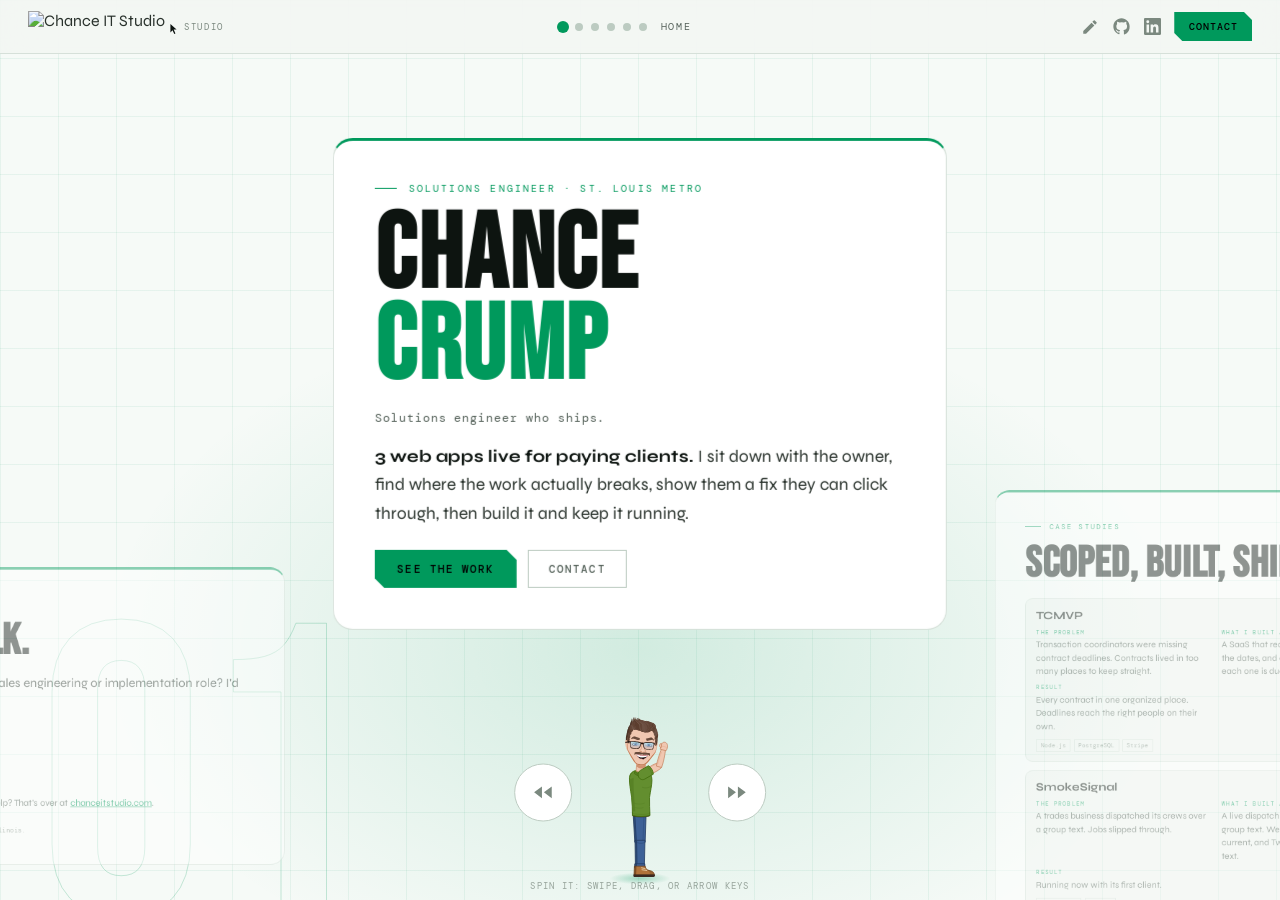
==== commit 01f8284a: "Rebuild wheel tiles for solutions engineering roles Tiles are now Home, Work, Homelab, Stack, Blog a" ====
--- a/index.html
+++ b/index.html
@@ -97,134 +97,138 @@
     <a class="soc" href="https://github.com/CjCrump" target="_blank" rel="noopener" aria-label="GitHub">
       <svg viewBox="0 0 24 24"><path d="M12 .5C5.7.5.5 5.7.5 12c0 5.1 3.3 9.4 7.9 10.9.6.1.8-.2.8-.5v-2c-3.2.7-3.9-1.4-3.9-1.4-.5-1.3-1.3-1.7-1.3-1.7-1-.7.1-.7.1-.7 1.2.1 1.8 1.2 1.8 1.2 1 1.8 2.7 1.3 3.4 1 .1-.7.4-1.3.7-1.6-2.6-.3-5.3-1.3-5.3-5.8 0-1.3.5-2.3 1.2-3.1-.1-.3-.5-1.5.1-3.1 0 0 1-.3 3.3 1.2a11.5 11.5 0 0 1 6 0c2.3-1.5 3.3-1.2 3.3-1.2.6 1.6.2 2.8.1 3.1.8.8 1.2 1.8 1.2 3.1 0 4.5-2.7 5.5-5.3 5.8.4.4.8 1.1.8 2.2v3.3c0 .3.2.6.8.5A11.5 11.5 0 0 0 23.5 12C23.5 5.7 18.3.5 12 .5z"/></svg>
     </a>
-    <a class="soc" href="https://www.facebook.com/ChanceITstudio/" target="_blank" rel="noopener" aria-label="Facebook">
-      <svg viewBox="0 0 24 24"><path d="M24 12a12 12 0 1 0-13.9 11.9v-8.4H7v-3.5h3.1V9.4c0-3 1.8-4.7 4.5-4.7 1.3 0 2.7.2 2.7.2v3h-1.5c-1.5 0-2 .9-2 1.9v2.2h3.4l-.5 3.5h-2.9v8.4A12 12 0 0 0 24 12z"/></svg>
+    <a class="soc" href="https://www.linkedin.com/in/chance-crump" target="_blank" rel="noopener" aria-label="LinkedIn">
+      <svg viewBox="0 0 24 24"><path d="M20.45 20.45h-3.55v-5.57c0-1.33-.03-3.04-1.85-3.04-1.85 0-2.14 1.45-2.14 2.94v5.67H9.35V9h3.41v1.56h.05c.48-.9 1.64-1.85 3.37-1.85 3.6 0 4.27 2.37 4.27 5.46v6.28zM5.34 7.43a2.06 2.06 0 1 1 0-4.12 2.06 2.06 0 0 1 0 4.12zM7.12 20.45H3.56V9h3.56v11.45zM22.22 0H1.77C.79 0 0 .77 0 1.73v20.54C0 23.23.79 24 1.77 24h20.45c.98 0 1.78-.77 1.78-1.73V1.73C24 .77 23.2 0 22.22 0z"/></svg>
     </a>
-    <a class="h-cta" href="#contact" data-go="5">Start a project</a>
+    <a class="h-cta" href="#contact" data-go="5">Contact</a>
   </div>
 </header>
 
 <!-- ============================ STAGE / WHEEL ============================ -->
 <main class="stage" id="stage" tabindex="0" role="application"
-      aria-label="Chance IT Studio. Spin the wheel to move between sections. Swipe, drag, use the arrow keys or the dots up top, or hold the rewind and fast-forward buttons.">
+      aria-label="Chance Crump. Spin the wheel to move between sections. Swipe, drag, use the arrow keys or the dots up top, or hold the rewind and fast-forward buttons.">
 
   <div class="tiles" id="tiles">
 
-    <!-- 0 · HERO -->
+    <!-- 0 · HOME -->
     <section class="tile" id="hero" aria-label="Home">
-      <span class="eyebrow">Solo developer · Illinois</span>
+      <span class="eyebrow">Solutions engineer · St. Louis metro</span>
       <h1 class="hero-name">CHANCE<br><span class="g">CRUMP</span></h1>
-      <p class="role">Web development · Workflow automation</p>
-      <p class="lead">I build software for small businesses that still run on group texts and paper forms. You get a system that handles the busywork and catches the jobs that used to slip through.</p>
+      <p class="role">Solutions engineer who ships.</p>
+      <p class="lead"><b>3 web apps live for paying clients.</b> I sit down with the owner, find where the work actually breaks, show them a fix they can click through, then build it and keep it running.</p>
       <div class="cta-row">
-        <a class="btn btn-fill" href="#contact" data-go="5">Start a project</a>
-        <a class="btn btn-line" href="#work" data-go="2">See the work</a>
-      </div>
-    </section>
-
-    <!-- 1 · ABOUT -->
-    <section class="tile" id="about" aria-label="About">
-      <span class="eyebrow">About</span>
-      <h2 class="sh">Who's behind it.</h2>
-      <p class="lead">Self-taught developer and journeyman laborer out of Illinois. I swapped my first GPU at 14 and never stopped taking things apart. I know what's worth building, and I finish what I start. AI tools help me move faster. The judgment calls are still mine.</p>
-      <p class="lead">Each project grew out of the last one. A dice roller turned into a session tracker. A scheduler became a transaction platform, and a texting headache became a live dispatch system.</p>
-      <div class="chips">
-        <span>JavaScript</span><span>Node.js</span><span>PostgreSQL</span><span>Stripe</span><span>WebSockets</span><span>PWA</span><span>Cloudflare</span>
-      </div>
-      <a class="latest" id="latest" href="/blog/posts/turning-the-homelab-into-a-portfolio.html">
-        <svg class="latest-ic" aria-hidden="true"><use href="#i-pen"/></svg>
-        <span class="latest-body">
-          <span class="latest-k">Latest from the blog · <span id="latestDate">Aug 31</span></span>
-          <span class="latest-t" id="latestTitle">Turning the Homelab Into a Portfolio</span>
-        </span>
-        <span class="latest-arrow" aria-hidden="true">→</span>
-      </a>
-    </section>
-
-    <!-- 2 · WORK -->
+        <!-- TODO: add Resume button once resume.pdf is in the repo root -->
+        <a class="btn btn-fill" href="#work" data-go="1">See the work</a>
+        <a class="btn btn-line" href="#contact" data-go="5">Contact</a>
+      </div>
+    </section>
+
+    <!-- 1 · WORK  (DRAFT copy: confirm with CJ) -->
     <section class="tile" id="work" aria-label="Work">
-      <span class="eyebrow">Selected work</span>
-      <h2 class="sh">Built &amp; shipped.</h2>
-      <div class="proj-grid">
-        <a class="proj" href="https://tcmvp.com" target="_blank" rel="noopener">
-          <div class="proj-top"><span class="proj-name">TCMVP</span><span class="proj-arrow">↗</span></div>
-          <p class="proj-desc">SaaS for real estate transaction coordinators. It tracks deadlines and reads contracts so nobody has to.</p>
+      <span class="eyebrow">Case studies</span>
+      <h2 class="sh">Scoped, built, shipped.</h2>
+      <div class="cases">
+        <article class="case">
+          <div class="proj-top"><span class="proj-name">TCMVP</span><a class="case-link" href="https://tcmvp.com" target="_blank" rel="noopener">tcmvp.com ↗</a></div>
+          <dl class="case-blks">
+            <div><dt>The problem</dt><dd>Transaction coordinators were missing contract deadlines. Contracts lived in too many places to keep straight.</dd></div>
+            <!-- TODO: What I asked -->
+            <div><dt>What I built and why</dt><dd>A SaaS that reads each contract, pulls out the dates, and emails the right team before each one is due.</dd></div>
+            <div><dt>Result</dt><dd>Every contract in one organized place. Deadlines reach the right people on their own.</dd></div>
+          </dl>
           <div class="proj-stack"><span>Node.js</span><span>PostgreSQL</span><span>Stripe</span></div>
-        </a>
-        <a class="proj" href="https://smokesignaldispatch.com/landing" target="_blank" rel="noopener">
-          <div class="proj-top"><span class="proj-name">SmokeSignal</span><span class="proj-arrow">↗</span></div>
-          <p class="proj-desc">Real-time crew dispatch that replaces the group text. Running now with its first client.</p>
+        </article>
+        <article class="case">
+          <div class="proj-top"><span class="proj-name">SmokeSignal</span><a class="case-link" href="https://smokesignaldispatch.com/landing" target="_blank" rel="noopener">smokesignaldispatch.com ↗</a></div>
+          <dl class="case-blks">
+            <div><dt>The problem</dt><dd>A trades business dispatched its crews over a group text. Jobs slipped through.</dd></div>
+            <!-- TODO: What I asked -->
+            <div><dt>What I built and why</dt><dd>A live dispatch board that replaces the group text. WebSockets keep every screen current, and Twilio reaches the crew by text.</dd></div>
+            <div><dt>Result</dt><dd>Running now with its first client.</dd></div>
+          </dl>
           <div class="proj-stack"><span>WebSockets</span><span>Twilio</span></div>
-        </a>
-        <a class="proj" href="https://gloveson.chanceitstudio.com" target="_blank" rel="noopener">
-          <div class="proj-top"><span class="proj-name">GlovesOn</span><span class="proj-arrow">↗</span></div>
-          <p class="proj-desc">Offline jobsite app with a materials calculator and an overtime-aware time log. Big buttons for gloved hands. No account needed.</p>
-          <div class="proj-stack"><span>PWA</span><span>Vanilla JS</span></div>
-        </a>
-        <a class="proj" href="https://ttdice.chanceitstudio.com" target="_blank" rel="noopener">
-          <div class="proj-top"><span class="proj-name">TTDice</span><span class="proj-arrow">↗</span></div>
-          <p class="proj-desc">A fast, provably fair dice roller for tabletop games. It saves your presets and keeps stats across a session.</p>
-          <div class="proj-stack"><span>Vanilla JS</span><span>Supabase</span></div>
-        </a>
-      </div>
-    </section>
-
-    <!-- 3 · SERVICES -->
-    <section class="tile" id="services" aria-label="Services">
-      <span class="eyebrow">Services</span>
-      <h2 class="sh">What I build.</h2>
-      <div class="svc-grid">
-        <div class="svc"><span class="n">01</span><div><div class="nm">Custom web apps</div><div class="ds">Auth, billing, dashboards, real business logic.</div></div></div>
-        <div class="svc"><span class="n">02</span><div><div class="nm">Sites &amp; landing pages</div><div class="ds">Fast, hand-coded, yours to own.</div></div></div>
-        <div class="svc"><span class="n">03</span><div><div class="nm">Maintenance &amp; hosting</div><div class="ds">I keep it online and up to date.</div></div></div>
-        <div class="svc"><span class="n">04</span><div><div class="nm">Workflow automation</div><div class="ds">Find the step that slows your team down and automate it.</div></div></div>
-        <div class="svc"><span class="n">05</span><div><div class="nm">Custom system builds</div><div class="ds">Desktops and servers on Windows, Linux or Raspberry Pi.</div></div></div>
-        <div class="svc"><span class="n">06</span><div><div class="nm">Performance &amp; audits</div><div class="ds">A plain-English report on what's slow and why. No upsell.</div></div></div>
-      </div>
-    </section>
-
-    <!-- 4 · PROCESS -->
-    <section class="tile" id="process" aria-label="Process">
-      <span class="eyebrow">How it works</span>
-      <h2 class="sh">The process.</h2>
+        </article>
+        <article class="case">
+          <div class="proj-top"><span class="proj-name">Twin Rivers</span></div>
+          <dl class="case-blks">
+            <!-- TODO: The problem / What I asked / Result -->
+            <div><dt>What I built</dt><dd>A client website I built and still maintain.</dd></div>
+          </dl>
+        </article>
+      </div>
+      <div class="side">
+        <span class="side-k">Side projects</span>
+        <a class="clink" href="https://gloveson.chanceitstudio.com" target="_blank" rel="noopener">GlovesOn: offline jobsite calculator and time log</a>
+        <a class="clink" href="https://ttdice.chanceitstudio.com" target="_blank" rel="noopener">TTDice: provably fair dice roller</a>
+      </div>
+    </section>
+
+    <!-- 2 · HOMELAB -->
+    <section class="tile" id="homelab" aria-label="Homelab">
+      <span class="eyebrow">Homelab</span>
+      <h2 class="sh">Three machines, all running.</h2>
+      <p class="lead">Built, broken and fixed at home. Every service runs from a Docker Compose file, and remote access goes through Tailscale instead of open ports.</p>
       <div class="steps">
-        <div class="step"><span class="n">01</span><div><div class="nm">Discovery call (free)</div><div class="ds">Walk me through how things run now. I'll find the real problem and let you know if it's worth building.</div></div></div>
-        <div class="step"><span class="n">02</span><div><div class="nm">Scoped proposal (flat rate)</div><div class="ds">A written scope and a fixed price. We both sign off before I start.</div></div></div>
-        <div class="step"><span class="n">03</span><div><div class="nm">Build &amp; review</div><div class="ds">You get working software to click through at every stage, not mockups.</div></div></div>
-        <div class="step"><span class="n">04</span><div><div class="nm">Deploy &amp; stick around</div><div class="ds">I deploy it, walk you through it, and stay reachable.</div></div></div>
-      </div>
+        <div class="step"><span class="n">01</span><div><div class="nm">nas-node · i7-4790K, 32GB</div><div class="ds">ZFS mirror on two 8TB IronWolf drives, shared over Samba. Taught me that ZFS tracks owners by UID, not username.</div></div></div>
+        <div class="step"><span class="n">02</span><div><div class="nm">hp-node · i3-8145U laptop, 8GB</div><div class="ds">Gitea, Vaultwarden and TeamSpeak behind Caddy. Taught me that a local CA only works once every client trusts it.</div></div></div>
+        <div class="step"><span class="n">03</span><div><div class="nm">desktop · Ryzen 5600G</div><div class="ds">Daily driver, and where the NAS started. Taught me not to keep shared storage on the machine I reboot most.</div></div></div>
+      </div>
+      <div class="contact-links">
+        <a class="clink" href="https://github.com/CjCrump/homelab" target="_blank" rel="noopener">Repo, decision records and troubleshooting log</a>
+      </div>
+    </section>
+
+    <!-- 3 · STACK -->
+    <section class="tile" id="stack" aria-label="Stack">
+      <span class="eyebrow">Stack</span>
+      <h2 class="sh">What I work with.</h2>
+      <div class="stack-cols">
+        <div>
+          <div class="stack-h">Shipped with</div>
+          <div class="chips">
+            <span>JavaScript</span><span>Node.js</span><span>PostgreSQL</span><span>Stripe</span><span>WebSockets</span><span>Twilio</span><span>Supabase</span><span>PWA</span><span>Cloudflare</span><span>Docker</span><span>Ansible</span><span>ZFS</span><span>Caddy</span><span>Tailscale</span>
+          </div>
+        </div>
+        <div>
+          <div class="stack-h">Learning now</div>
+          <ul class="stack-l">
+            <li>The Odin Project, backend path</li>
+            <li>AWS Cloud Practitioner</li>
+            <li>Next: AWS Solutions Architect Associate</li>
+          </ul>
+        </div>
+      </div>
+    </section>
+
+    <!-- 4 · BLOG  (script.js refreshes this list from blog/data/posts.json) -->
+    <section class="tile" id="blog" aria-label="Blog">
+      <span class="eyebrow">Blog</span>
+      <h2 class="sh">Notes from the build.</h2>
+      <ul class="posts" id="postList">
+        <li><a href="/blog/posts/turning-the-homelab-into-a-portfolio.html"><span class="post-d">Aug 31</span><span class="post-t">Turning the Homelab Into a Portfolio</span></a></li>
+        <li><a href="/blog/posts/rps-became-ttdice.html"><span class="post-d">Aug 26</span><span class="post-t">Why My Rock-Paper-Scissors Project Became a Dice Roller</span></a></li>
+        <li><a href="/blog/posts/calculator-became-gloveson.html"><span class="post-d">Aug 26</span><span class="post-t">The Course Calculator That Became a Jobsite Tool</span></a></li>
+        <li><a href="/blog/posts/moving-the-nas-off-my-desktop.html"><span class="post-d">Jul 18</span><span class="post-t">Moving the NAS Off My Desktop (And What ZFS Doesn't Tell You)</span></a></li>
+        <li><a href="/blog/posts/turning-a-dead-hp-laptop-into-a-server.html"><span class="post-d">Mar 27</span><span class="post-t">Turning a Dead HP Laptop Into a Server</span></a></li>
+        <li><a href="/blog/posts/finishing-foundations.html"><span class="post-d">Mar 5</span><span class="post-t">What Finishing Foundations Actually Taught Me. 1 yr later</span></a></li>
+        <li><a href="/blog/posts/why-i-started-a-homelab.html"><span class="post-d">Feb 10</span><span class="post-t">Why I Started a Homelab (And Why It Was Just a Samba Share)</span></a></li>
+      </ul>
+      <div class="contact-links"><a class="clink" href="/blog/">All posts</a></div>
     </section>
 
     <!-- 5 · CONTACT -->
     <section class="tile" id="contact" aria-label="Contact">
-      <span class="eyebrow">Get in touch</span>
-      <h2 class="sh">Tell me about your project.</h2>
-      <p class="lead">Walk me through what you're working with now and what you wish it did. I reply within one business day, usually sooner.</p>
-      <form class="cform" id="cform" novalidate>
-        <input type="hidden" name="access_key" value="75aa6456-ed71-45be-a4ba-6037b67505bd">
-        <input type="hidden" name="subject" value="New lead: Chance IT Studio">
-        <input type="hidden" name="from_name" value="Chance IT Studio Contact Form">
-        <input type="hidden" name="redirect" value="false">
-        <input type="checkbox" name="botcheck" class="honeypot" tabindex="-1" autocomplete="off">
-        <div class="frow">
-          <div class="field"><label for="f-name">Name</label>
-            <input type="text" id="f-name" name="name" placeholder="Jane Smith" autocomplete="name" maxlength="100" required></div>
-          <div class="field"><label for="f-email">Email</label>
-            <input type="email" id="f-email" name="email" placeholder="jane@company.com" autocomplete="email" maxlength="200" required></div>
-        </div>
-        <div class="field"><label for="f-msg">Your project</label>
-          <textarea id="f-msg" name="message" placeholder="How it works today, where it breaks down, what you want it to do." maxlength="3000" required></textarea></div>
-        <div class="form-foot">
-          <button type="submit" class="btn btn-fill" id="fsubmit">Send it →</button>
-          <span id="fstatus"></span>
-        </div>
-      </form>
-      <div class="contact-links">
+      <span class="eyebrow">Contact</span>
+      <h2 class="sh">Let's talk.</h2>
+      <p class="lead">Hiring for a solutions, sales engineering or implementation role? I'd like to hear about it.</p>
+      <!-- TODO: Resume PDF and email (mailto:) links -->
+      <div class="contact-links contact-col">
+        <a class="clink" href="https://www.linkedin.com/in/chance-crump" target="_blank" rel="noopener">LinkedIn</a>
         <a class="clink" href="https://github.com/CjCrump" target="_blank" rel="noopener">GitHub</a>
-        <a class="clink" href="https://www.facebook.com/ChanceITstudio/" target="_blank" rel="noopener">Facebook</a>
         <a class="clink" href="/blog/">Blog</a>
       </div>
-      <div class="copy">© 2026 Chance IT Studio LLC. Built in Illinois.</div>
+      <p class="aside">Need a website or computer help? That's over at <a href="https://chanceitstudio.com/" target="_blank" rel="noopener">chanceitstudio.com</a>.</p>
+      <div class="copy">© 2026 Chance Crump. Built in Illinois.</div>
     </section>
 
   </div>
--- a/styles.css
+++ b/styles.css
@@ -164,32 +164,33 @@
 .step .nm{font-size:.95rem; font-weight:700; color:var(--white); margin-bottom:.15rem}
 .step .ds{font-size:.77rem; line-height:1.5; color:var(--muted2)}
 
-.cform{display:flex; flex-direction:column; gap:.7rem; margin-top:.2rem}
-.frow{display:grid; grid-template-columns:1fr 1fr; gap:.7rem}
-.field{display:flex; flex-direction:column; gap:.3rem}
-.field label{font-family:'DM Mono',monospace; font-size:.55rem; color:var(--muted); text-transform:uppercase; letter-spacing:.12em}
-.field input,.field textarea{
-  background:var(--bg); border:1px solid var(--b2); color:var(--white);
-  font-family:'Syne',sans-serif; font-size:.86rem; padding:.6rem .8rem; outline:none;
-  border-radius:0; -webkit-appearance:none; transition:border-color .2s}
-.field input:focus,.field textarea:focus{border-color:var(--acc)}
-.field textarea{min-height:78px; resize:vertical}
-.honeypot{position:absolute; left:-9999px}
-.form-foot{display:flex; align-items:center; gap:1rem; flex-wrap:wrap}
-#fstatus{font-family:'DM Mono',monospace; font-size:.64rem; color:var(--acc); opacity:0; transition:opacity .3s}
+.cases{display:flex; flex-direction:column; gap:.7rem; margin-top:.2rem}
+.case{display:flex; flex-direction:column; gap:.55rem; background:var(--bg); border:1px solid var(--border); border-radius:10px; padding:.85rem .9rem}
+.case-link{font-family:'DM Mono',monospace; font-size:.56rem; color:var(--muted); text-decoration:none; transition:color .2s}
+.case-link:hover{color:var(--acc)}
+.case-blks{display:grid; grid-template-columns:1fr 1fr; gap:.5rem 1rem; margin:0}
+.case-blks dt{font-family:'DM Mono',monospace; font-size:.52rem; letter-spacing:.14em; text-transform:uppercase; color:var(--acc); margin-bottom:.15rem}
+.case-blks dd{margin:0; font-size:.77rem; line-height:1.5; color:var(--muted2)}
+.side{display:flex; flex-wrap:wrap; align-items:center; gap:.5rem 1rem}
+.side-k,.stack-h{font-family:'DM Mono',monospace; font-size:.54rem; letter-spacing:.14em; text-transform:uppercase; color:var(--muted)}
+.stack-cols{display:grid; grid-template-columns:1.4fr 1fr; gap:1.4rem; margin-top:.2rem}
+.stack-h{margin-bottom:.55rem}
+.stack-l{list-style:none; margin:0; padding:0; display:flex; flex-direction:column; gap:.45rem}
+.stack-l li{font-size:.82rem; color:var(--text); padding-left:1rem; position:relative}
+.stack-l li::before{content:'→'; position:absolute; left:0; color:var(--acc); font-family:'DM Mono',monospace; font-size:.7rem}
+.posts{list-style:none; margin:0; padding:0; display:flex; flex-direction:column}
+.posts a{display:grid; grid-template-columns:3.6rem 1fr; gap:.8rem; padding:.55rem 0; border-bottom:1px solid var(--border); text-decoration:none; transition:color .2s}
+.post-d{font-family:'DM Mono',monospace; font-size:.58rem; color:var(--muted); padding-top:.2rem}
+.post-t{font-size:.86rem; font-weight:700; color:var(--white); line-height:1.35; transition:color .2s}
+.posts a:hover .post-t{color:var(--acc)}
+.contact-col{flex-direction:column; gap:.6rem}
+.contact-col .clink{font-size:.72rem}
+.aside{font-size:.8rem; color:var(--muted2); line-height:1.5}
+.aside a{color:var(--acc)}
 .contact-links{display:flex; gap:1rem; flex-wrap:wrap; margin-top:.2rem}
 .clink{font-family:'DM Mono',monospace; font-size:.62rem; letter-spacing:.06em; color:var(--muted2); text-decoration:none; display:flex; align-items:center; gap:.4rem; transition:color .2s}
 .clink::before{content:'→'; color:var(--acc)}
 .clink:hover{color:var(--white)}
-.latest{display:flex; align-items:center; gap:.75rem; margin-top:.3rem; padding:.7rem .85rem; text-decoration:none;
-  border:1px solid var(--border); border-left:3px solid var(--acc); border-radius:10px; background:var(--bg); transition:background .2s, transform .15s}
-.latest:hover{background:var(--s2); transform:translateY(-2px)}
-.latest-ic{width:18px; height:18px; flex-shrink:0; fill:var(--acc)}
-.latest-body{display:flex; flex-direction:column; gap:.2rem; min-width:0; flex:1}
-.latest-k{font-family:'DM Mono',monospace; font-size:.54rem; letter-spacing:.14em; text-transform:uppercase; color:var(--muted)}
-.latest-t{font-size:.86rem; font-weight:700; color:var(--white); line-height:1.3}
-.latest-arrow{color:var(--muted); transition:color .2s, transform .2s}
-.latest:hover .latest-arrow{color:var(--acc); transform:translateX(3px)}
 .copy{font-family:'DM Mono',monospace; font-size:.54rem; color:var(--muted); letter-spacing:.05em; margin-top:.3rem}
 
 /* ============================ AVATAR DECK ============================ */
@@ -226,7 +227,7 @@
   :root{--header:50px}
   .proj-grid{grid-template-columns:1fr 1fr}
   .svc-grid{grid-template-columns:1fr}
-  .frow{grid-template-columns:1fr}
+  .case-blks,.stack-cols{grid-template-columns:1fr}
   .h-cta{display:none}
   .nav-label{display:none}
   .logo small{display:none}
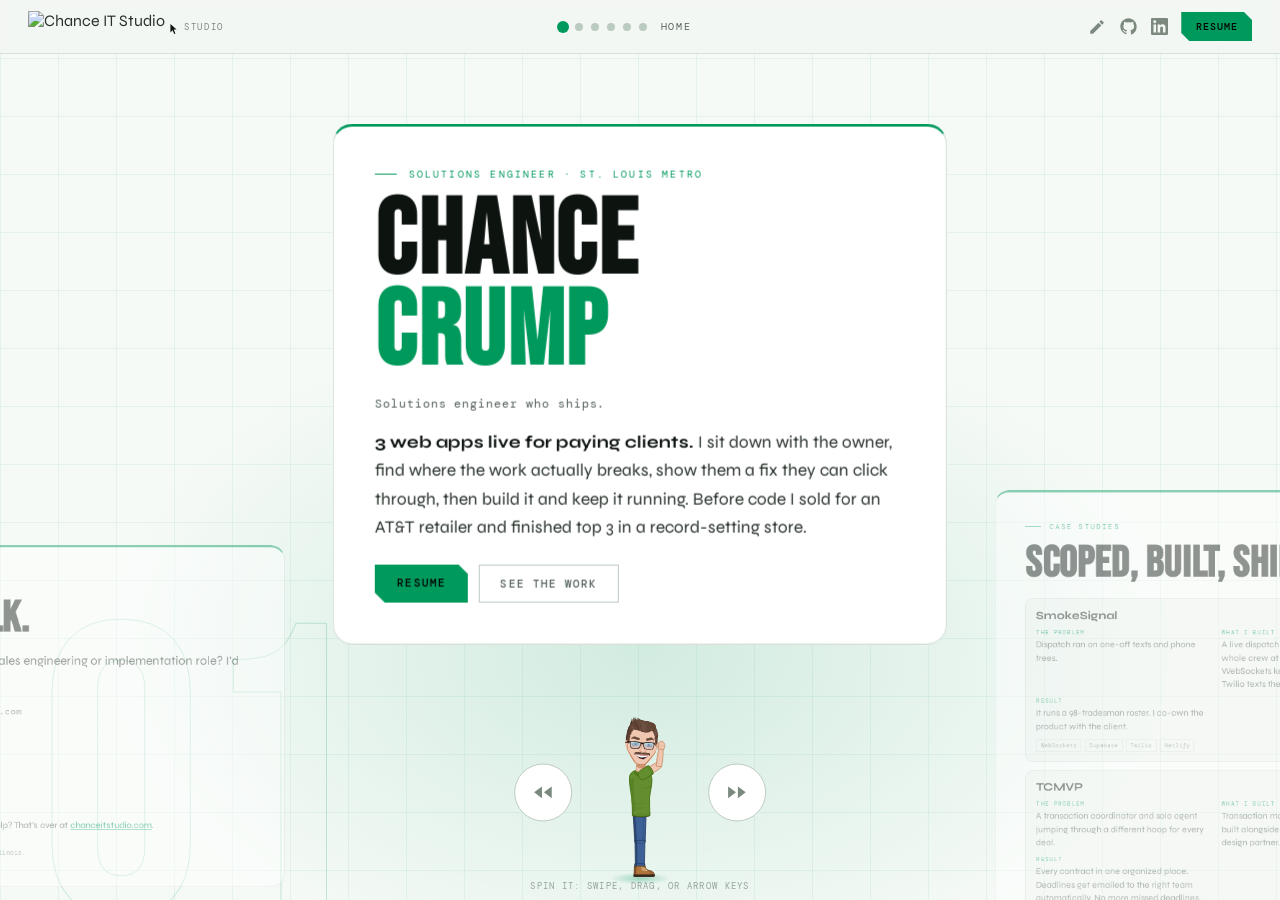
==== commit f509482e: "Add resume, email and case file copy; add AT&T sales line Case studies now use the chanceitstudio.co" ====
--- a/index.html
+++ b/index.html
@@ -100,7 +100,7 @@
     <a class="soc" href="https://www.linkedin.com/in/chance-crump" target="_blank" rel="noopener" aria-label="LinkedIn">
       <svg viewBox="0 0 24 24"><path d="M20.45 20.45h-3.55v-5.57c0-1.33-.03-3.04-1.85-3.04-1.85 0-2.14 1.45-2.14 2.94v5.67H9.35V9h3.41v1.56h.05c.48-.9 1.64-1.85 3.37-1.85 3.6 0 4.27 2.37 4.27 5.46v6.28zM5.34 7.43a2.06 2.06 0 1 1 0-4.12 2.06 2.06 0 0 1 0 4.12zM7.12 20.45H3.56V9h3.56v11.45zM22.22 0H1.77C.79 0 0 .77 0 1.73v20.54C0 23.23.79 24 1.77 24h20.45c.98 0 1.78-.77 1.78-1.73V1.73C24 .77 23.2 0 22.22 0z"/></svg>
     </a>
-    <a class="h-cta" href="#contact" data-go="5">Contact</a>
+    <a class="h-cta" href="/Chance_Crump_Resume.pdf" target="_blank" rel="noopener">Resume</a>
   </div>
 </header>
 
@@ -115,44 +115,42 @@
       <span class="eyebrow">Solutions engineer · St. Louis metro</span>
       <h1 class="hero-name">CHANCE<br><span class="g">CRUMP</span></h1>
       <p class="role">Solutions engineer who ships.</p>
-      <p class="lead"><b>3 web apps live for paying clients.</b> I sit down with the owner, find where the work actually breaks, show them a fix they can click through, then build it and keep it running.</p>
+      <p class="lead"><b>3 web apps live for paying clients.</b> I sit down with the owner, find where the work actually breaks, show them a fix they can click through, then build it and keep it running. Before code I sold for an AT&amp;T retailer and finished top 3 in a record-setting store.</p>
       <div class="cta-row">
-        <!-- TODO: add Resume button once resume.pdf is in the repo root -->
-        <a class="btn btn-fill" href="#work" data-go="1">See the work</a>
-        <a class="btn btn-line" href="#contact" data-go="5">Contact</a>
-      </div>
-    </section>
-
-    <!-- 1 · WORK  (DRAFT copy: confirm with CJ) -->
+        <a class="btn btn-fill" href="/Chance_Crump_Resume.pdf" target="_blank" rel="noopener">Resume</a>
+        <a class="btn btn-line" href="#work" data-go="1">See the work</a>
+      </div>
+    </section>
+
+    <!-- 1 · WORK -->
     <section class="tile" id="work" aria-label="Work">
       <span class="eyebrow">Case studies</span>
       <h2 class="sh">Scoped, built, shipped.</h2>
       <div class="cases">
         <article class="case">
+          <div class="proj-top"><span class="proj-name">SmokeSignal</span><a class="case-link" href="https://smokesignaldispatch.com/landing" target="_blank" rel="noopener">smokesignaldispatch.com ↗</a></div>
+          <dl class="case-blks">
+            <div><dt>The problem</dt><dd>Dispatch ran on one-off texts and phone trees.</dd></div>
+            <div><dt>What I built</dt><dd>A live dispatch board that sends out a whole crew at the push of a button. WebSockets keep every screen current, and Twilio texts the crew.</dd></div>
+            <div><dt>Result</dt><dd>It runs a 98-tradesman roster. I co-own the product with the client.</dd></div>
+          </dl>
+          <div class="proj-stack"><span>WebSockets</span><span>Supabase</span><span>Twilio</span><span>Netlify</span></div>
+        </article>
+        <article class="case">
           <div class="proj-top"><span class="proj-name">TCMVP</span><a class="case-link" href="https://tcmvp.com" target="_blank" rel="noopener">tcmvp.com ↗</a></div>
           <dl class="case-blks">
-            <div><dt>The problem</dt><dd>Transaction coordinators were missing contract deadlines. Contracts lived in too many places to keep straight.</dd></div>
-            <!-- TODO: What I asked -->
-            <div><dt>What I built and why</dt><dd>A SaaS that reads each contract, pulls out the dates, and emails the right team before each one is due.</dd></div>
-            <div><dt>Result</dt><dd>Every contract in one organized place. Deadlines reach the right people on their own.</dd></div>
+            <div><dt>The problem</dt><dd>A transaction coordinator and solo agent jumping through a different hoop for every deal.</dd></div>
+            <div><dt>What I built</dt><dd>Transaction management with Stripe billing, built alongside a working coordinator as the design partner.</dd></div>
+            <div><dt>Result</dt><dd>Every contract in one organized place. Deadlines get emailed to the right team automatically. No more missed deadlines.</dd></div>
           </dl>
-          <div class="proj-stack"><span>Node.js</span><span>PostgreSQL</span><span>Stripe</span></div>
+          <div class="proj-stack"><span>Cloudflare Workers</span><span>Supabase</span><span>Stripe</span></div>
         </article>
         <article class="case">
-          <div class="proj-top"><span class="proj-name">SmokeSignal</span><a class="case-link" href="https://smokesignaldispatch.com/landing" target="_blank" rel="noopener">smokesignaldispatch.com ↗</a></div>
+          <div class="proj-top"><span class="proj-name">Twin Rivers Concrete</span></div>
           <dl class="case-blks">
-            <div><dt>The problem</dt><dd>A trades business dispatched its crews over a group text. Jobs slipped through.</dd></div>
-            <!-- TODO: What I asked -->
-            <div><dt>What I built and why</dt><dd>A live dispatch board that replaces the group text. WebSockets keep every screen current, and Twilio reaches the crew by text.</dd></div>
-            <div><dt>Result</dt><dd>Running now with its first client.</dd></div>
-          </dl>
-          <div class="proj-stack"><span>WebSockets</span><span>Twilio</span></div>
-        </article>
-        <article class="case">
-          <div class="proj-top"><span class="proj-name">Twin Rivers</span></div>
-          <dl class="case-blks">
-            <!-- TODO: The problem / What I asked / Result -->
-            <div><dt>What I built</dt><dd>A client website I built and still maintain.</dd></div>
+            <div><dt>The problem</dt><dd>No time to keep the site updated, and it looked good on a desktop but broke on phones.</dd></div>
+            <div><dt>What I built</dt><dd>A one-page site with a work gallery that stays fresh. I handle upkeep and pull new content from their Facebook. They just tag me in the post.</dd></div>
+            <div><dt>Result</dt><dd>It hasn't needed the owner's attention since launch, and the phone is still ringing.</dd></div>
           </dl>
         </article>
       </div>
@@ -166,8 +164,8 @@
     <!-- 2 · HOMELAB -->
     <section class="tile" id="homelab" aria-label="Homelab">
       <span class="eyebrow">Homelab</span>
-      <h2 class="sh">Three machines, all running.</h2>
-      <p class="lead">Built, broken and fixed at home. Every service runs from a Docker Compose file, and remote access goes through Tailscale instead of open ports.</p>
+      <h2 class="sh">Four nodes, all running.</h2>
+      <p class="lead">Built, broken and fixed at home. Every service runs from a Docker Compose file, Ansible bootstraps new nodes, and remote access goes through Tailscale instead of open ports. Local LLMs run on Ollama.</p>
       <div class="steps">
         <div class="step"><span class="n">01</span><div><div class="nm">nas-node · i7-4790K, 32GB</div><div class="ds">ZFS mirror on two 8TB IronWolf drives, shared over Samba. Taught me that ZFS tracks owners by UID, not username.</div></div></div>
         <div class="step"><span class="n">02</span><div><div class="nm">hp-node · i3-8145U laptop, 8GB</div><div class="ds">Gitea, Vaultwarden and TeamSpeak behind Caddy. Taught me that a local CA only works once every client trusts it.</div></div></div>
@@ -186,14 +184,15 @@
         <div>
           <div class="stack-h">Shipped with</div>
           <div class="chips">
-            <span>JavaScript</span><span>Node.js</span><span>PostgreSQL</span><span>Stripe</span><span>WebSockets</span><span>Twilio</span><span>Supabase</span><span>PWA</span><span>Cloudflare</span><span>Docker</span><span>Ansible</span><span>ZFS</span><span>Caddy</span><span>Tailscale</span>
+            <span>JavaScript</span><span>Node.js</span><span>Supabase (Postgres)</span><span>Cloudflare Workers</span><span>Netlify</span><span>Stripe</span><span>Twilio</span><span>WebSockets</span><span>PWA</span><span>Linux</span><span>Docker</span><span>Ansible</span><span>ZFS</span><span>Caddy</span><span>Tailscale</span><span>Ollama</span>
           </div>
         </div>
         <div>
           <div class="stack-h">Learning now</div>
           <ul class="stack-l">
-            <li>The Odin Project, backend path</li>
-            <li>AWS Cloud Practitioner</li>
+            <li>AWS Cloud Practitioner, testing October 2026</li>
+            <li>The Odin Project, Full Stack JavaScript</li>
+            <li>Associate of Science, Lewis and Clark, Spring 2027</li>
             <li>Next: AWS Solutions Architect Associate</li>
           </ul>
         </div>
@@ -221,8 +220,9 @@
       <span class="eyebrow">Contact</span>
       <h2 class="sh">Let's talk.</h2>
       <p class="lead">Hiring for a solutions, sales engineering or implementation role? I'd like to hear about it.</p>
-      <!-- TODO: Resume PDF and email (mailto:) links -->
       <div class="contact-links contact-col">
+        <a class="clink" href="mailto:chance@chanceitstudio.com">chance@chanceitstudio.com</a>
+        <a class="clink" href="/Chance_Crump_Resume.pdf" target="_blank" rel="noopener">Resume (PDF)</a>
         <a class="clink" href="https://www.linkedin.com/in/chance-crump" target="_blank" rel="noopener">LinkedIn</a>
         <a class="clink" href="https://github.com/CjCrump" target="_blank" rel="noopener">GitHub</a>
         <a class="clink" href="/blog/">Blog</a>
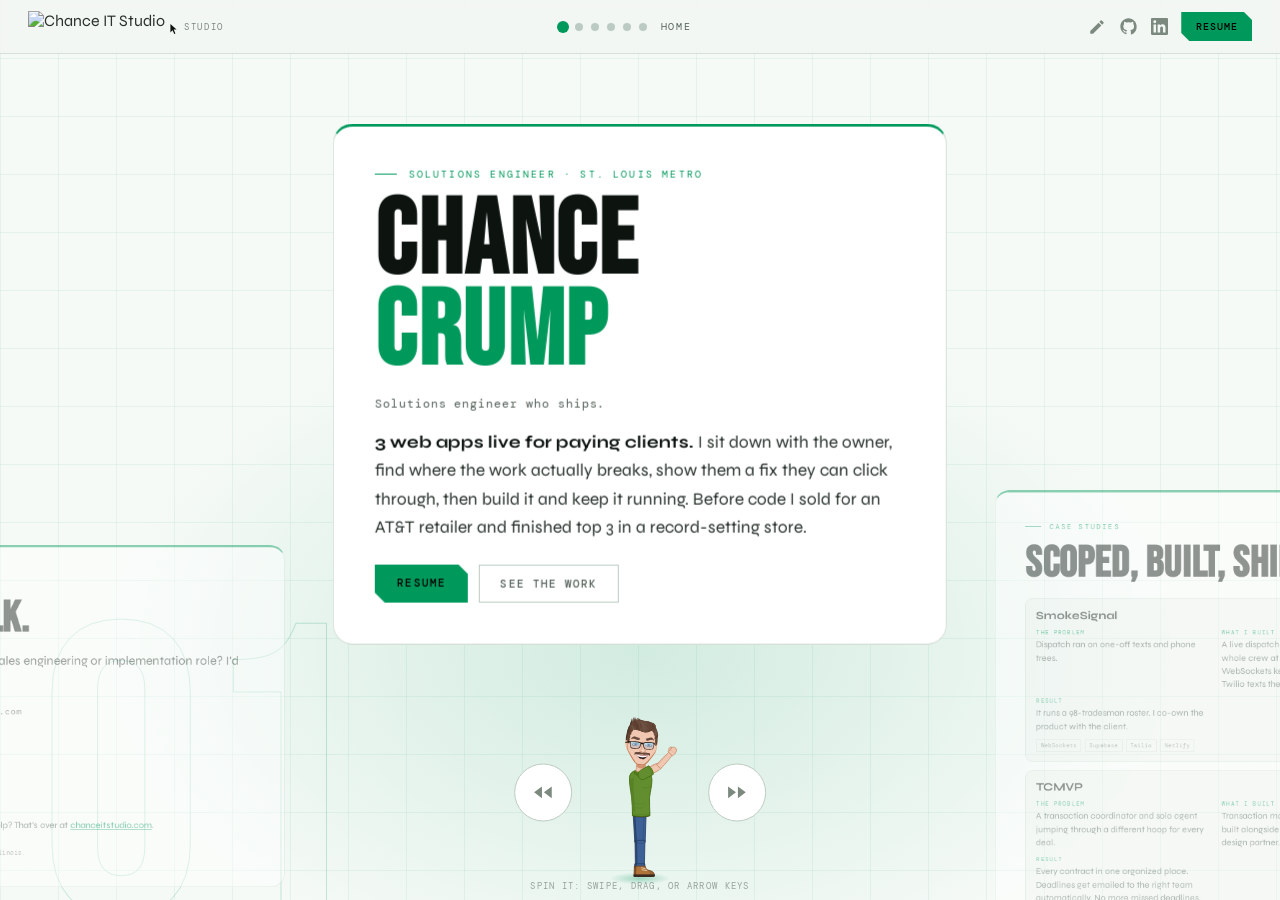
==== commit ee2067e8: "Homelab tile: correct nas-node specs, add sandbox and household devices Co-Authored-By: Claude Opus " ====
--- a/index.html
+++ b/index.html
@@ -164,13 +164,15 @@
     <!-- 2 · HOMELAB -->
     <section class="tile" id="homelab" aria-label="Homelab">
       <span class="eyebrow">Homelab</span>
-      <h2 class="sh">Four nodes, all running.</h2>
+      <h2 class="sh">Four nodes, one home network.</h2>
       <p class="lead">Built, broken and fixed at home. Every service runs from a Docker Compose file, Ansible bootstraps new nodes, and remote access goes through Tailscale instead of open ports. Local LLMs run on Ollama.</p>
       <div class="steps">
-        <div class="step"><span class="n">01</span><div><div class="nm">nas-node · i7-4790K, 32GB</div><div class="ds">ZFS mirror on two 8TB IronWolf drives, shared over Samba. Taught me that ZFS tracks owners by UID, not username.</div></div></div>
+        <div class="step"><span class="n">01</span><div><div class="nm">nas-node · i5-6500, 16GB</div><div class="ds">ZFS mirror on two 8TB IronWolf drives, shared over Samba. Taught me that ZFS tracks owners by UID, not username.</div></div></div>
         <div class="step"><span class="n">02</span><div><div class="nm">hp-node · i3-8145U laptop, 8GB</div><div class="ds">Gitea, Vaultwarden and TeamSpeak behind Caddy. Taught me that a local CA only works once every client trusts it.</div></div></div>
-        <div class="step"><span class="n">03</span><div><div class="nm">desktop · Ryzen 5600G</div><div class="ds">Daily driver, and where the NAS started. Taught me not to keep shared storage on the machine I reboot most.</div></div></div>
-      </div>
+        <div class="step"><span class="n">03</span><div><div class="nm">sandbox · i7-4790K, 32GB</div><div class="ds">The box I'm allowed to break. New services get tried here before they go near the rest of the network.</div></div></div>
+        <div class="step"><span class="n">04</span><div><div class="nm">desktop · Ryzen 5600G</div><div class="ds">Daily driver, and where the NAS started. Taught me not to keep shared storage on the machine I reboot most.</div></div></div>
+      </div>
+      <p class="aside">The whole household runs on it too: a Mac, a custom Windows gaming rig and a Dell all-in-one, each with a DHCP reservation and access to the ZFS pool.</p>
       <div class="contact-links">
         <a class="clink" href="https://github.com/CjCrump/homelab" target="_blank" rel="noopener">Repo, decision records and troubleshooting log</a>
       </div>
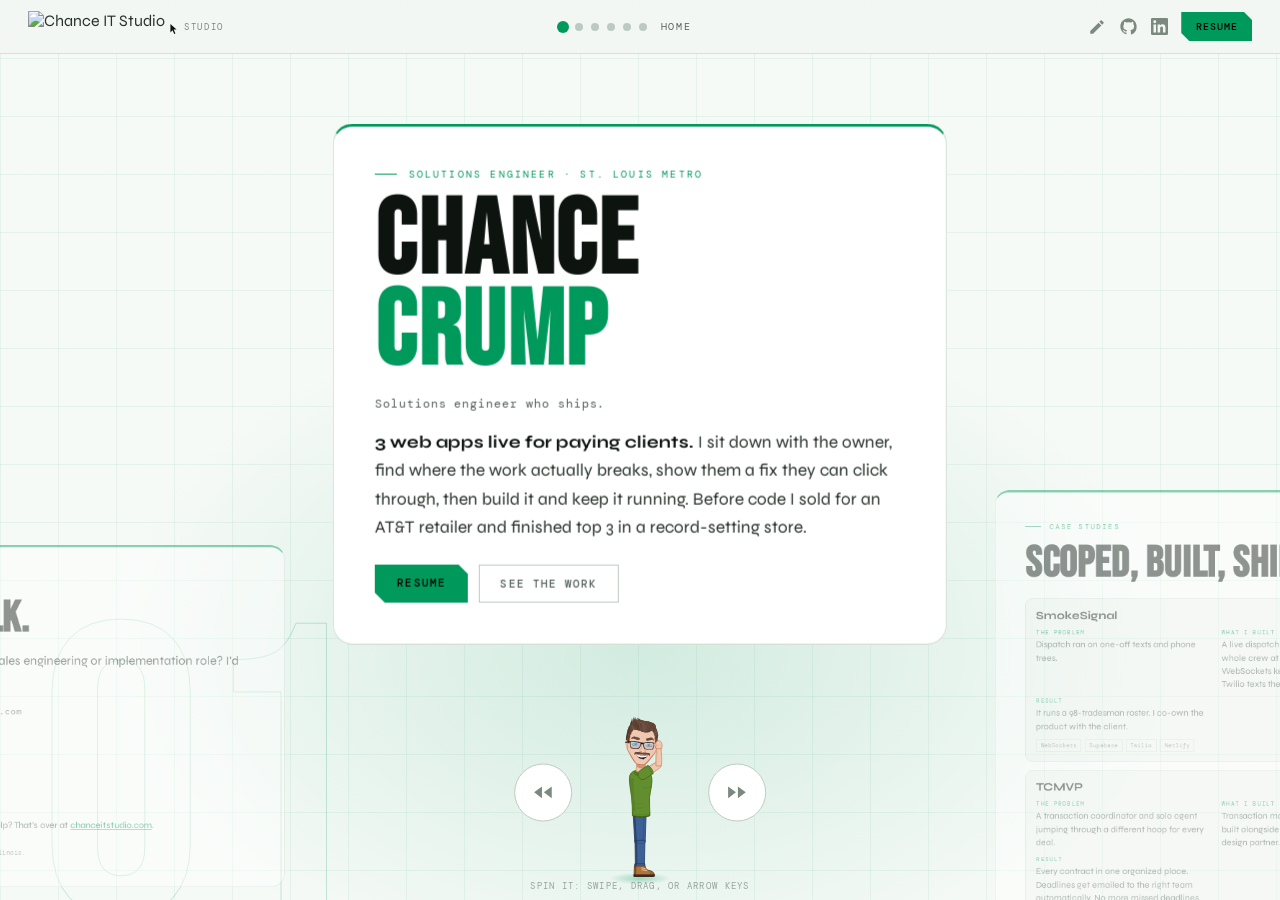
==== commit 2ada663b: "Homelab: describe sandbox workload, note the NAS hardware swap on the post Co-Authored-By: Claude Op" ====
--- a/index.html
+++ b/index.html
@@ -169,7 +169,7 @@
       <div class="steps">
         <div class="step"><span class="n">01</span><div><div class="nm">nas-node · i5-6500, 16GB</div><div class="ds">ZFS mirror on two 8TB IronWolf drives, shared over Samba. Taught me that ZFS tracks owners by UID, not username.</div></div></div>
         <div class="step"><span class="n">02</span><div><div class="nm">hp-node · i3-8145U laptop, 8GB</div><div class="ds">Gitea, Vaultwarden and TeamSpeak behind Caddy. Taught me that a local CA only works once every client trusts it.</div></div></div>
-        <div class="step"><span class="n">03</span><div><div class="nm">sandbox · i7-4790K, 32GB</div><div class="ds">The box I'm allowed to break. New services get tried here before they go near the rest of the network.</div></div></div>
+        <div class="step"><span class="n">03</span><div><div class="nm">sandbox · i7-4790K, 32GB</div><div class="ds">Runs a Palworld server for five players and a dev LXC I SSH into from any machine, so my dev environment goes wherever I do. It swapped roles with the NAS once I saw the i7 fit this job better.</div></div></div>
         <div class="step"><span class="n">04</span><div><div class="nm">desktop · Ryzen 5600G</div><div class="ds">Daily driver, and where the NAS started. Taught me not to keep shared storage on the machine I reboot most.</div></div></div>
       </div>
       <p class="aside">The whole household runs on it too: a Mac, a custom Windows gaming rig and a Dell all-in-one, each with a DHCP reservation and access to the ZFS pool.</p>
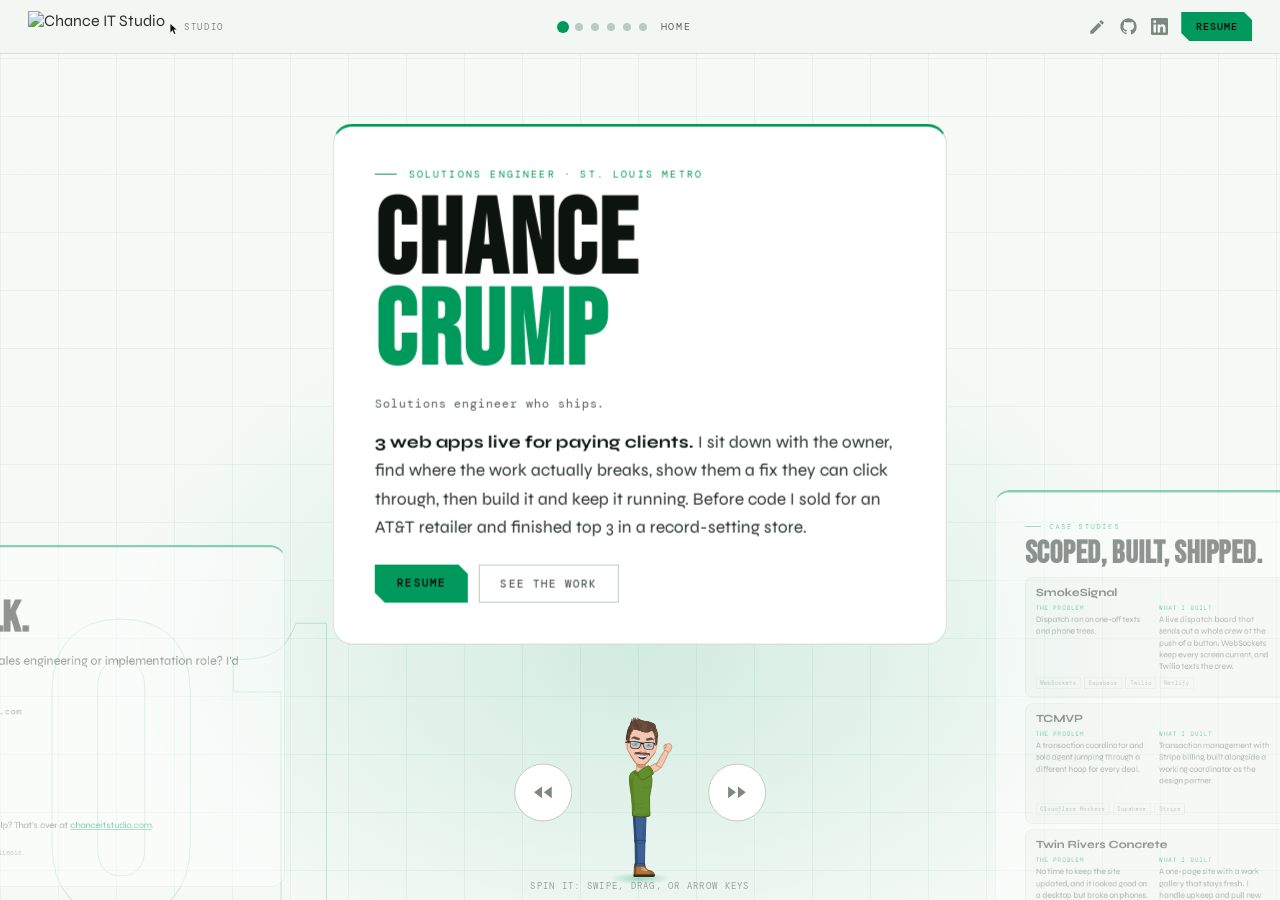
==== commit ee5bfa87: "Link Twin Rivers Concrete case study to its site Co-Authored-By: Claude Opus 5.5 <noreply@anthropic." ====
--- a/index.html
+++ b/index.html
@@ -146,7 +146,7 @@
           <div class="proj-stack"><span>Cloudflare Workers</span><span>Supabase</span><span>Stripe</span></div>
         </article>
         <article class="case">
-          <div class="proj-top"><span class="proj-name">Twin Rivers Concrete</span></div>
+          <div class="proj-top"><span class="proj-name">Twin Rivers Concrete</span><a class="case-link" href="https://www.twinriversconcrete.com/" target="_blank" rel="noopener">twinriversconcrete.com ↗</a></div>
           <dl class="case-blks">
             <div><dt>The problem</dt><dd>No time to keep the site updated, and it looked good on a desktop but broke on phones.</dd></div>
             <div><dt>What I built</dt><dd>A one-page site with a work gallery that stays fresh. I handle upkeep and pull new content from their Facebook. They just tag me in the post.</dd></div>
--- a/styles.css
+++ b/styles.css
@@ -164,13 +164,15 @@
 .step .nm{font-size:.95rem; font-weight:700; color:var(--white); margin-bottom:.15rem}
 .step .ds{font-size:.77rem; line-height:1.5; color:var(--muted2)}
 
-.cases{display:flex; flex-direction:column; gap:.7rem; margin-top:.2rem}
-.case{display:flex; flex-direction:column; gap:.55rem; background:var(--bg); border:1px solid var(--border); border-radius:10px; padding:.85rem .9rem}
+#work{gap:.7rem}
+#work .sh{font-size:clamp(1.8rem,3.4vw,2.8rem)}
+.cases{display:flex; flex-direction:column; gap:.5rem; margin-top:.1rem}
+.case{display:flex; flex-direction:column; gap:.4rem; background:var(--bg); border:1px solid var(--border); border-radius:10px; padding:.7rem .85rem}
 .case-link{font-family:'DM Mono',monospace; font-size:.56rem; color:var(--muted); text-decoration:none; transition:color .2s}
 .case-link:hover{color:var(--acc)}
-.case-blks{display:grid; grid-template-columns:1fr 1fr; gap:.5rem 1rem; margin:0}
+.case-blks{display:grid; grid-template-columns:repeat(3,1fr); gap:.4rem .9rem; margin:0}
 .case-blks dt{font-family:'DM Mono',monospace; font-size:.52rem; letter-spacing:.14em; text-transform:uppercase; color:var(--acc); margin-bottom:.15rem}
-.case-blks dd{margin:0; font-size:.77rem; line-height:1.5; color:var(--muted2)}
+.case-blks dd{margin:0; font-size:.72rem; line-height:1.42; color:var(--muted2)}
 .side{display:flex; flex-wrap:wrap; align-items:center; gap:.5rem 1rem}
 .side-k,.stack-h{font-family:'DM Mono',monospace; font-size:.54rem; letter-spacing:.14em; text-transform:uppercase; color:var(--muted)}
 .stack-cols{display:grid; grid-template-columns:1.4fr 1fr; gap:1.4rem; margin-top:.2rem}
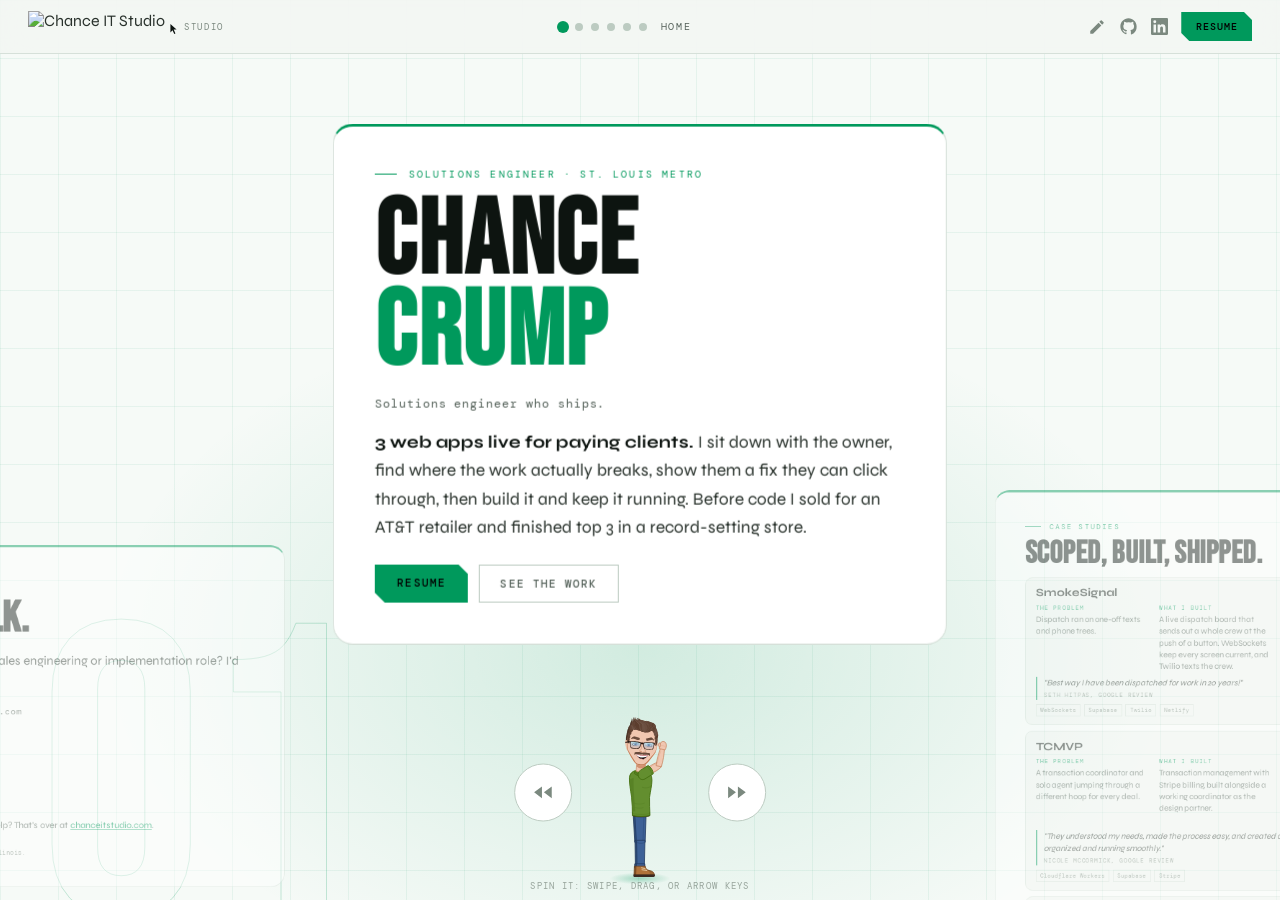
==== commit 9313d55f: "Add client review quotes to SmokeSignal and TCMVP cards Co-Authored-By: Claude Opus 5.5 <noreply@ant" ====
--- a/index.html
+++ b/index.html
@@ -134,6 +134,7 @@
             <div><dt>What I built</dt><dd>A live dispatch board that sends out a whole crew at the push of a button. WebSockets keep every screen current, and Twilio texts the crew.</dd></div>
             <div><dt>Result</dt><dd>It runs a 98-tradesman roster. I co-own the product with the client.</dd></div>
           </dl>
+          <blockquote class="case-quote">"Best way I have been dispatched for work in 20 years!"<cite>Seth Hitpas, Google review</cite></blockquote>
           <div class="proj-stack"><span>WebSockets</span><span>Supabase</span><span>Twilio</span><span>Netlify</span></div>
         </article>
         <article class="case">
@@ -143,6 +144,7 @@
             <div><dt>What I built</dt><dd>Transaction management with Stripe billing, built alongside a working coordinator as the design partner.</dd></div>
             <div><dt>Result</dt><dd>Every contract in one organized place. Deadlines get emailed to the right team automatically. No more missed deadlines.</dd></div>
           </dl>
+          <blockquote class="case-quote">"They understood my needs, made the process easy, and created a tool that helps keep everything organized and running smoothly."<cite>Nicole McCormick, Google review</cite></blockquote>
           <div class="proj-stack"><span>Cloudflare Workers</span><span>Supabase</span><span>Stripe</span></div>
         </article>
         <article class="case">
--- a/styles.css
+++ b/styles.css
@@ -173,6 +173,8 @@
 .case-blks{display:grid; grid-template-columns:repeat(3,1fr); gap:.4rem .9rem; margin:0}
 .case-blks dt{font-family:'DM Mono',monospace; font-size:.52rem; letter-spacing:.14em; text-transform:uppercase; color:var(--acc); margin-bottom:.15rem}
 .case-blks dd{margin:0; font-size:.72rem; line-height:1.42; color:var(--muted2)}
+.case-quote{margin:0; padding-left:.6rem; border-left:2px solid var(--acc); font-size:.72rem; line-height:1.45; font-style:italic; color:var(--text)}
+.case-quote cite{display:block; margin-top:.2rem; font-family:'DM Mono',monospace; font-style:normal; font-size:.52rem; letter-spacing:.1em; text-transform:uppercase; color:var(--muted)}
 .side{display:flex; flex-wrap:wrap; align-items:center; gap:.5rem 1rem}
 .side-k,.stack-h{font-family:'DM Mono',monospace; font-size:.54rem; letter-spacing:.14em; text-transform:uppercase; color:var(--muted)}
 .stack-cols{display:grid; grid-template-columns:1.4fr 1fr; gap:1.4rem; margin-top:.2rem}
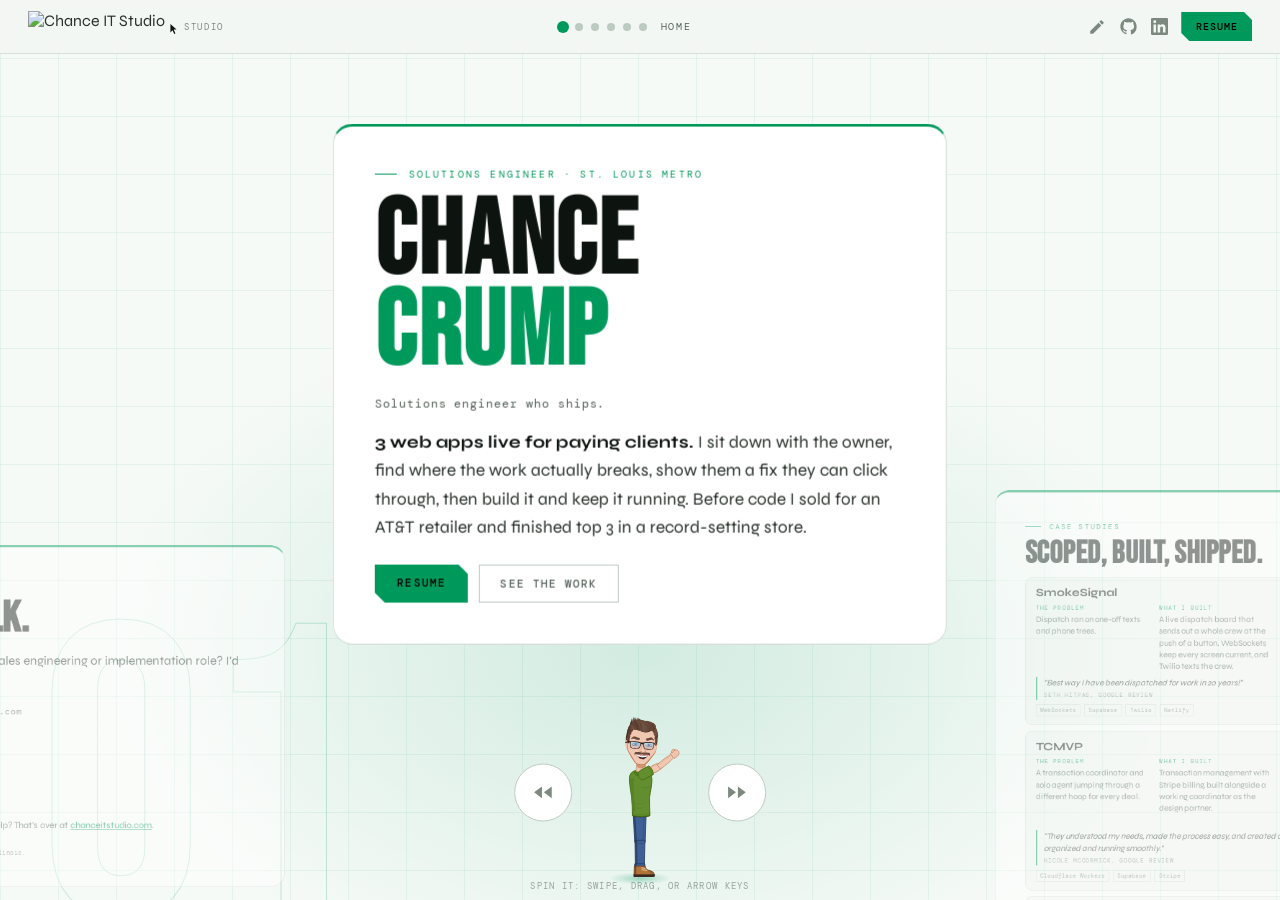
==== commit 8ffb7bdd: "fix(resume): remove AWS cert claims until completed Co-Authored-By: Claude Opus 5.5 <noreply@anthrop" ====
--- a/index.html
+++ b/index.html
@@ -194,10 +194,8 @@
         <div>
           <div class="stack-h">Learning now</div>
           <ul class="stack-l">
-            <li>AWS Cloud Practitioner, testing October 2026</li>
             <li>The Odin Project, Full Stack JavaScript</li>
             <li>Associate of Science, Lewis and Clark, Spring 2027</li>
-            <li>Next: AWS Solutions Architect Associate</li>
           </ul>
         </div>
       </div>
